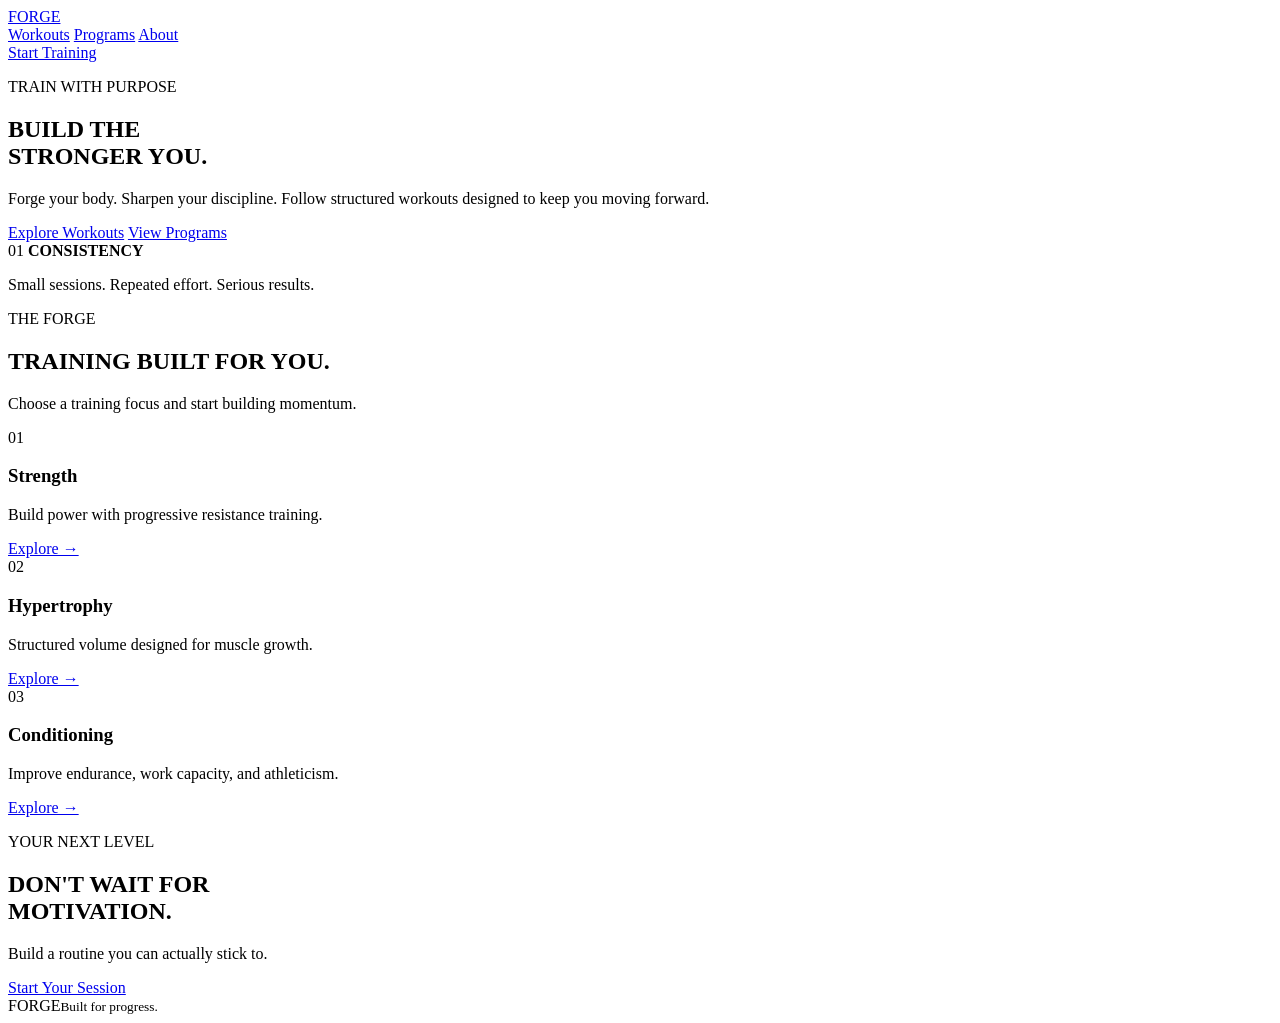
==== index.html @ 79962ac1 "feat: add Forge landing page" ====
<!doctype html>
<html lang="en">
  <head>
    <meta charset="UTF-8" />
    <meta name="viewport" content="width=device-width, initial-scale=1.0" />
    <meta name="description" content="Forge — build strength, discipline, and consistency." />
    <title>Forge — Fitness, Built Different</title>
    <link rel="stylesheet" href="styles.css" />
  </head>
  <body>
    <header class="site-header">
      <a class="brand" href="#">FORGE</a>
      <nav aria-label="Main navigation">
        <a href="#workouts">Workouts</a>
        <a href="#programs">Programs</a>
        <a href="#about">About</a>
      </nav>
      <a class="header-cta" href="#workouts">Start Training</a>
    </header>

    <main>
      <section class="hero" id="about">
        <div class="hero-copy">
          <p class="eyebrow">TRAIN WITH PURPOSE</p>
          <h1>BUILD THE<br /><span>STRONGER YOU.</span></h1>
          <p class="hero-text">Forge your body. Sharpen your discipline. Follow structured workouts designed to keep you moving forward.</p>
          <div class="hero-actions">
            <a class="button button-primary" href="#workouts">Explore Workouts</a>
            <a class="button button-secondary" href="#programs">View Programs</a>
          </div>
        </div>
        <div class="hero-stat" aria-label="Forge philosophy">
          <span>01</span>
          <strong>CONSISTENCY</strong>
          <p>Small sessions. Repeated effort. Serious results.</p>
        </div>
      </section>

      <section class="section" id="workouts">
        <div class="section-heading">
          <div>
            <p class="eyebrow">THE FORGE</p>
            <h2>TRAINING <span>BUILT FOR YOU.</span></h2>
          </div>
          <p>Choose a training focus and start building momentum.</p>
        </div>
        <div class="card-grid">
          <article class="training-card"><span>01</span><h3>Strength</h3><p>Build power with progressive resistance training.</p><a href="#">Explore →</a></article>
          <article class="training-card"><span>02</span><h3>Hypertrophy</h3><p>Structured volume designed for muscle growth.</p><a href="#">Explore →</a></article>
          <article class="training-card"><span>03</span><h3>Conditioning</h3><p>Improve endurance, work capacity, and athleticism.</p><a href="#">Explore →</a></article>
        </div>
      </section>

      <section class="program-banner" id="programs">
        <p class="eyebrow">YOUR NEXT LEVEL</p>
        <h2>DON'T WAIT FOR<br /><span>MOTIVATION.</span></h2>
        <p>Build a routine you can actually stick to.</p>
        <a class="button button-primary" href="#workouts">Start Your Session</a>
      </section>
    </main>

    <footer><span>FORGE</span><small>Built for progress.</small></footer>
  </body>
</html>
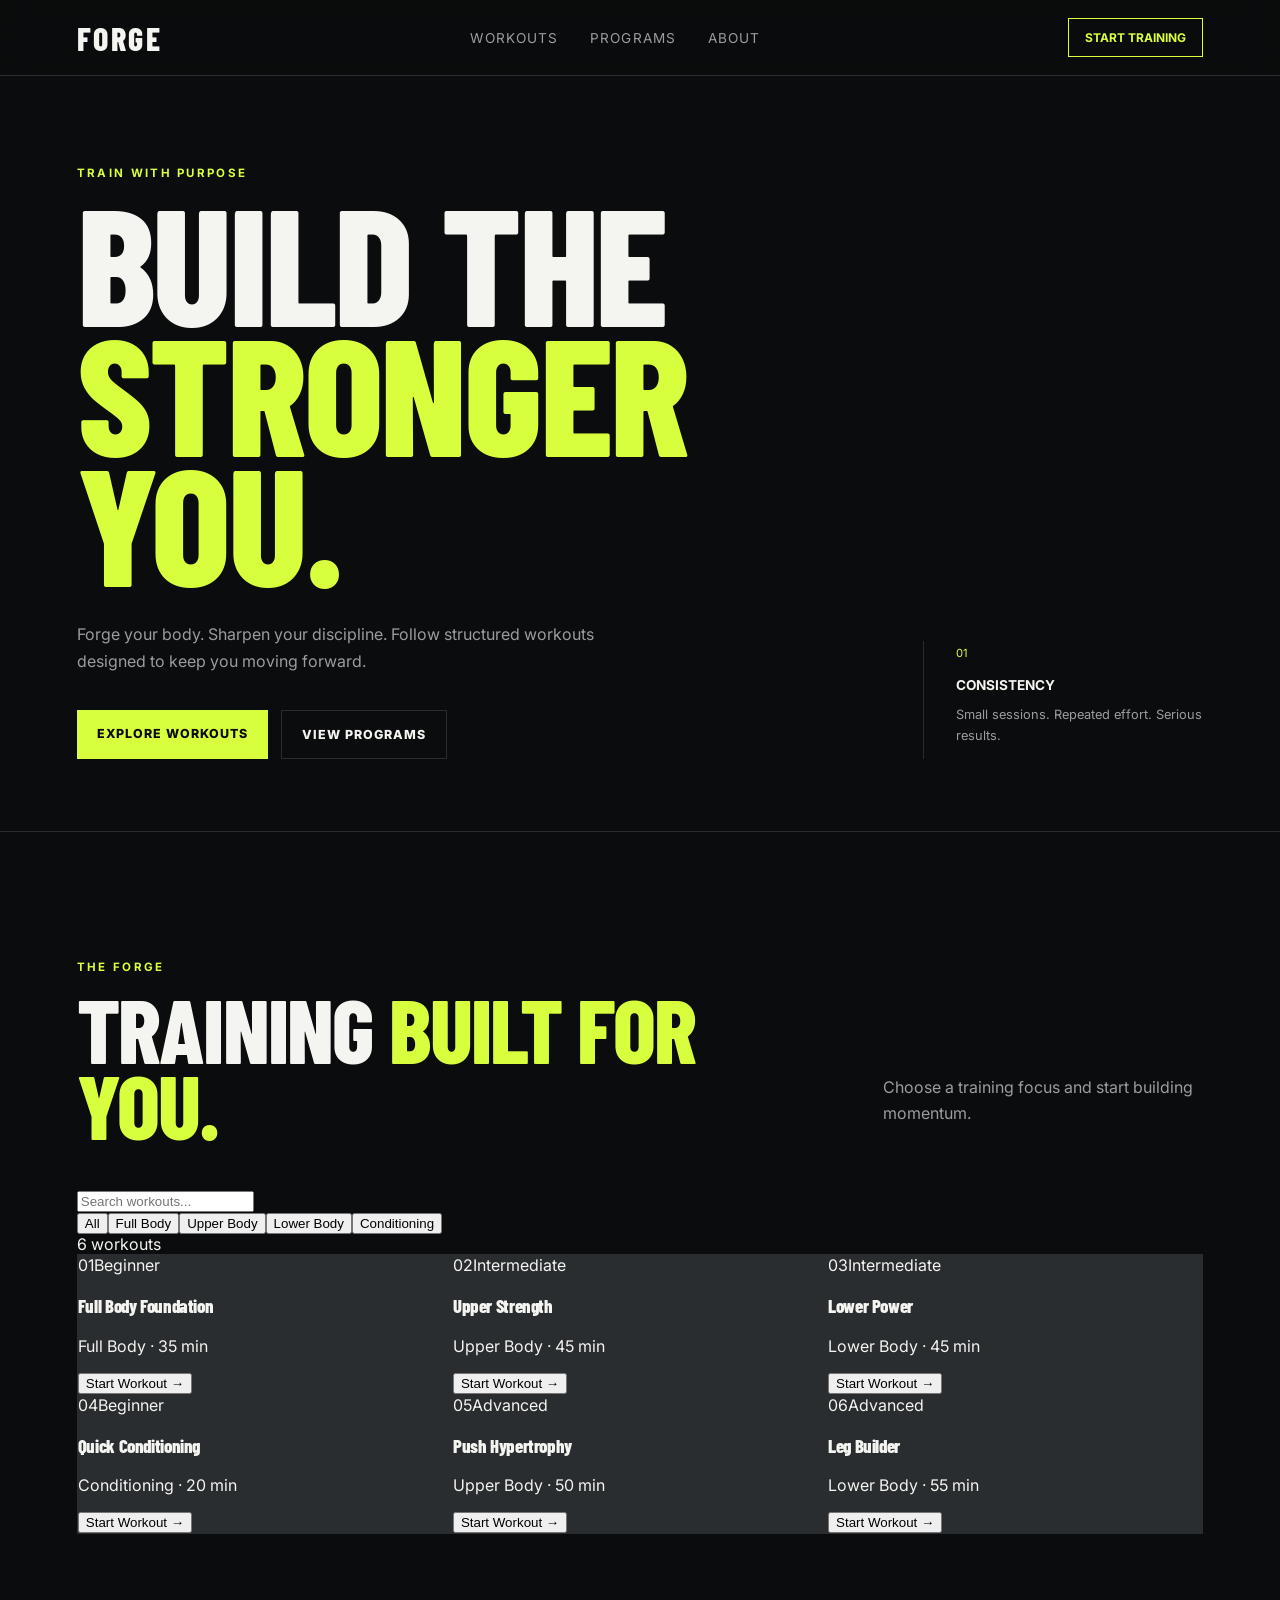
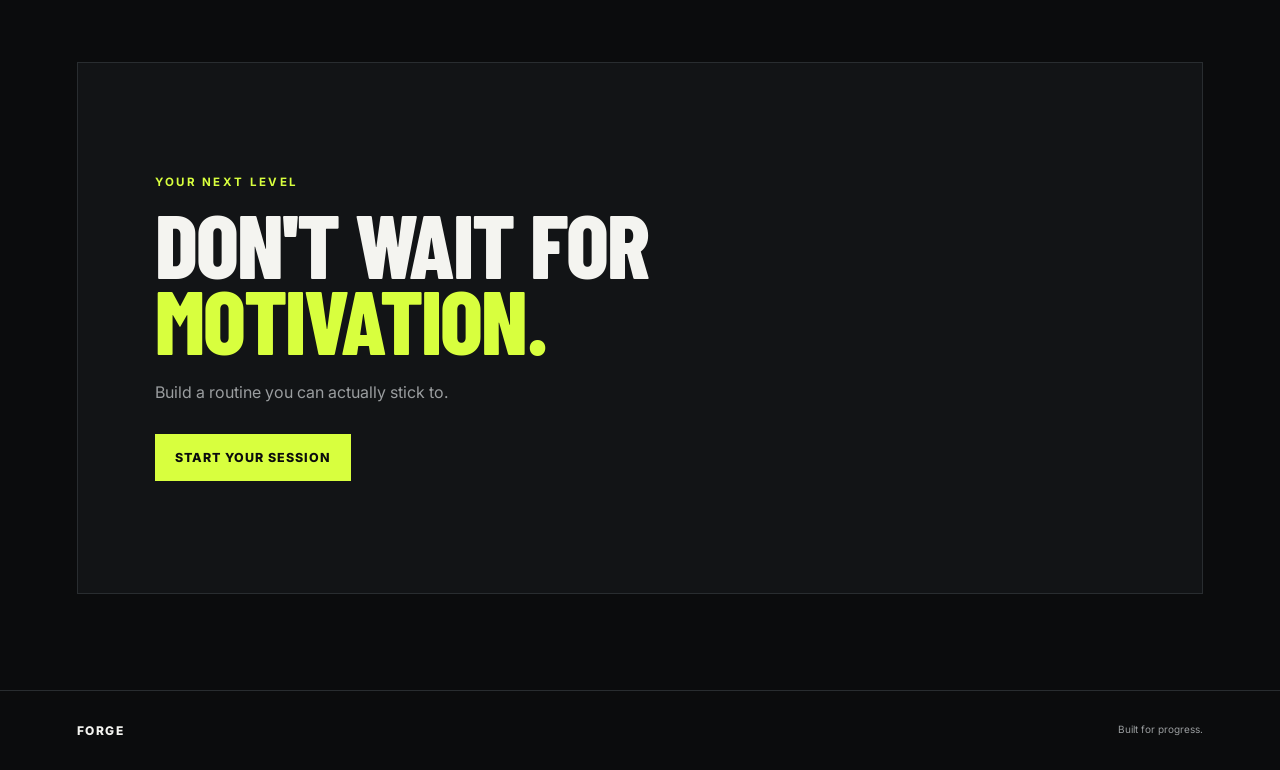
==== commit b8c6ed84: "feat: connect interactive workout explorer" ====
--- a/index.html
+++ b/index.html
@@ -1,64 +1,53 @@
 <!doctype html>
 <html lang="en">
-  <head>
-    <meta charset="UTF-8" />
-    <meta name="viewport" content="width=device-width, initial-scale=1.0" />
-    <meta name="description" content="Forge — build strength, discipline, and consistency." />
-    <title>Forge — Fitness, Built Different</title>
-    <link rel="stylesheet" href="styles.css" />
-  </head>
-  <body>
-    <header class="site-header">
-      <a class="brand" href="#">FORGE</a>
-      <nav aria-label="Main navigation">
-        <a href="#workouts">Workouts</a>
-        <a href="#programs">Programs</a>
-        <a href="#about">About</a>
-      </nav>
-      <a class="header-cta" href="#workouts">Start Training</a>
-    </header>
+<head>
+  <meta charset="UTF-8" />
+  <meta name="viewport" content="width=device-width, initial-scale=1.0" />
+  <meta name="description" content="Forge — build strength, discipline, and consistency." />
+  <title>Forge — Fitness, Built Different</title>
+  <link rel="stylesheet" href="styles.css" />
+</head>
+<body>
+  <header class="site-header">
+    <a class="brand" href="#">FORGE</a>
+    <nav aria-label="Main navigation">
+      <a href="#workouts">Workouts</a><a href="#programs">Programs</a><a href="#about">About</a>
+    </nav>
+    <a class="header-cta" href="#workouts">Start Training</a>
+  </header>
 
-    <main>
-      <section class="hero" id="about">
-        <div class="hero-copy">
-          <p class="eyebrow">TRAIN WITH PURPOSE</p>
-          <h1>BUILD THE<br /><span>STRONGER YOU.</span></h1>
-          <p class="hero-text">Forge your body. Sharpen your discipline. Follow structured workouts designed to keep you moving forward.</p>
-          <div class="hero-actions">
-            <a class="button button-primary" href="#workouts">Explore Workouts</a>
-            <a class="button button-secondary" href="#programs">View Programs</a>
-          </div>
+  <main>
+    <section class="hero" id="about">
+      <div class="hero-copy">
+        <p class="eyebrow">TRAIN WITH PURPOSE</p>
+        <h1>BUILD THE<br /><span>STRONGER YOU.</span></h1>
+        <p class="hero-text">Forge your body. Sharpen your discipline. Follow structured workouts designed to keep you moving forward.</p>
+        <div class="hero-actions"><a class="button button-primary" href="#workouts">Explore Workouts</a><a class="button button-secondary" href="#programs">View Programs</a></div>
+      </div>
+      <div class="hero-stat"><span>01</span><strong>CONSISTENCY</strong><p>Small sessions. Repeated effort. Serious results.</p></div>
+    </section>
+
+    <section class="section" id="workouts">
+      <div class="section-heading">
+        <div><p class="eyebrow">THE FORGE</p><h2>TRAINING <span>BUILT FOR YOU.</span></h2></div>
+        <p>Choose a training focus and start building momentum.</p>
+      </div>
+      <div class="workout-controls">
+        <input id="workout-search" type="search" placeholder="Search workouts..." aria-label="Search workouts" />
+        <div class="filter-list" aria-label="Workout filters">
+          <button class="filter active" data-filter="All">All</button><button class="filter" data-filter="Full Body">Full Body</button><button class="filter" data-filter="Upper Body">Upper Body</button><button class="filter" data-filter="Lower Body">Lower Body</button><button class="filter" data-filter="Conditioning">Conditioning</button>
         </div>
-        <div class="hero-stat" aria-label="Forge philosophy">
-          <span>01</span>
-          <strong>CONSISTENCY</strong>
-          <p>Small sessions. Repeated effort. Serious results.</p>
-        </div>
-      </section>
+      </div>
+      <div class="workout-meta"><span id="workout-count">6 workouts</span></div>
+      <div class="card-grid" id="workout-grid"></div>
+    </section>
 
-      <section class="section" id="workouts">
-        <div class="section-heading">
-          <div>
-            <p class="eyebrow">THE FORGE</p>
-            <h2>TRAINING <span>BUILT FOR YOU.</span></h2>
-          </div>
-          <p>Choose a training focus and start building momentum.</p>
-        </div>
-        <div class="card-grid">
-          <article class="training-card"><span>01</span><h3>Strength</h3><p>Build power with progressive resistance training.</p><a href="#">Explore →</a></article>
-          <article class="training-card"><span>02</span><h3>Hypertrophy</h3><p>Structured volume designed for muscle growth.</p><a href="#">Explore →</a></article>
-          <article class="training-card"><span>03</span><h3>Conditioning</h3><p>Improve endurance, work capacity, and athleticism.</p><a href="#">Explore →</a></article>
-        </div>
-      </section>
-
-      <section class="program-banner" id="programs">
-        <p class="eyebrow">YOUR NEXT LEVEL</p>
-        <h2>DON'T WAIT FOR<br /><span>MOTIVATION.</span></h2>
-        <p>Build a routine you can actually stick to.</p>
-        <a class="button button-primary" href="#workouts">Start Your Session</a>
-      </section>
-    </main>
-
-    <footer><span>FORGE</span><small>Built for progress.</small></footer>
-  </body>
+    <section class="program-banner" id="programs">
+      <p class="eyebrow">YOUR NEXT LEVEL</p><h2>DON'T WAIT FOR<br /><span>MOTIVATION.</span></h2>
+      <p>Build a routine you can actually stick to.</p><a class="button button-primary" href="#workouts">Start Your Session</a>
+    </section>
+  </main>
+  <footer><span>FORGE</span><small>Built for progress.</small></footer>
+  <script src="app.js"></script>
+</body>
 </html>
--- a/styles.css
+++ b/styles.css
@@ -0,0 +1,69 @@
+@import url('https://fonts.googleapis.com/css2?family=Barlow+Condensed:wght@500;600;700;800&family=Inter:wght@400;500;600;700&display=swap');
+
+:root {
+  --bg: #0b0c0d;
+  --surface: #121416;
+  --line: #292d30;
+  --text: #f4f4f0;
+  --muted: #9a9d9f;
+  --accent: #d8ff3e;
+}
+
+* { box-sizing: border-box; }
+html { scroll-behavior: smooth; }
+body { margin: 0; background: var(--bg); color: var(--text); font-family: Inter, sans-serif; }
+a { color: inherit; text-decoration: none; }
+
+.site-header {
+  min-height: 76px; padding: 0 6vw; display: flex; align-items: center; justify-content: space-between;
+  border-bottom: 1px solid var(--line); position: sticky; top: 0; z-index: 10; background: rgba(11,12,13,.92); backdrop-filter: blur(14px);
+}
+.brand, h1, h2, h3 { font-family: 'Barlow Condensed', sans-serif; font-weight: 800; letter-spacing: -.02em; }
+.brand { font-size: 2rem; letter-spacing: .08em; }
+nav { display: flex; gap: 2rem; color: var(--muted); font-size: .85rem; text-transform: uppercase; letter-spacing: .08em; }
+nav a:hover, .training-card a:hover { color: var(--accent); }
+.header-cta { border: 1px solid var(--accent); color: var(--accent); padding: .7rem 1rem; font-size: .75rem; font-weight: 700; text-transform: uppercase; }
+
+.hero { min-height: 78vh; padding: 10vh 6vw 8vh; display: grid; grid-template-columns: 1fr 280px; align-items: end; border-bottom: 1px solid var(--line); }
+.eyebrow { margin: 0 0 1rem; color: var(--accent); font-size: .72rem; font-weight: 700; letter-spacing: .2em; }
+h1 { margin: 0; font-size: clamp(5rem, 13vw, 11rem); line-height: .78; }
+h1 span, h2 span { color: var(--accent); }
+.hero-text { max-width: 560px; margin: 2.2rem 0; color: var(--muted); line-height: 1.7; }
+.hero-actions { display: flex; gap: .8rem; flex-wrap: wrap; }
+.button { display: inline-block; padding: 1rem 1.25rem; font-size: .78rem; font-weight: 800; text-transform: uppercase; letter-spacing: .08em; }
+.button-primary { background: var(--accent); color: #0b0c0d; }
+.button-secondary { border: 1px solid var(--line); }
+.hero-stat { border-left: 1px solid var(--line); padding-left: 2rem; }
+.hero-stat span, .training-card span { color: var(--accent); font-size: .7rem; }
+.hero-stat strong { display: block; margin: 1rem 0 .5rem; font-size: .85rem; }
+.hero-stat p { color: var(--muted); font-size: .8rem; line-height: 1.6; }
+
+.section { padding: 8rem 6vw; }
+.section-heading { display: flex; justify-content: space-between; gap: 2rem; align-items: end; margin-bottom: 3rem; }
+h2 { margin: 0; font-size: clamp(3rem, 7vw, 6rem); line-height: .85; }
+.section-heading > p { max-width: 320px; color: var(--muted); line-height: 1.6; }
+.card-grid { display: grid; grid-template-columns: repeat(3, 1fr); gap: 1px; background: var(--line); border: 1px solid var(--line); }
+.training-card { background: var(--surface); padding: 2.2rem; min-height: 300px; display: flex; flex-direction: column; }
+.training-card h3 { font-size: 3rem; margin: auto 0 .8rem; }
+.training-card p { color: var(--muted); line-height: 1.6; margin: 0 0 2rem; }
+.training-card a { color: var(--text); font-size: .75rem; font-weight: 700; text-transform: uppercase; letter-spacing: .1em; }
+
+.program-banner { margin: 0 6vw 6rem; padding: 7rem 6vw; background: var(--surface); border: 1px solid var(--line); }
+.program-banner h2 { margin-bottom: 1.5rem; }
+.program-banner > p:not(.eyebrow) { color: var(--muted); margin-bottom: 2rem; }
+footer { border-top: 1px solid var(--line); padding: 2rem 6vw; display: flex; justify-content: space-between; color: var(--muted); font-size: .75rem; }
+footer span { color: var(--text); font-weight: 800; letter-spacing: .12em; }
+
+@media (max-width: 760px) {
+  .site-header { padding: 0 5vw; }
+  nav { display: none; }
+  .hero { min-height: auto; padding: 8rem 5vw 5rem; grid-template-columns: 1fr; }
+  h1 { font-size: clamp(4.5rem, 21vw, 7rem); }
+  .hero-stat { margin-top: 4rem; border-left: 0; border-top: 1px solid var(--line); padding: 1.5rem 0 0; }
+  .section { padding: 5rem 5vw; }
+  .section-heading { display: block; }
+  .section-heading > p { margin-top: 2rem; }
+  .card-grid { grid-template-columns: 1fr; }
+  .program-banner { margin: 0 5vw 4rem; padding: 5rem 2rem; }
+  footer { padding: 2rem 5vw; }
+}
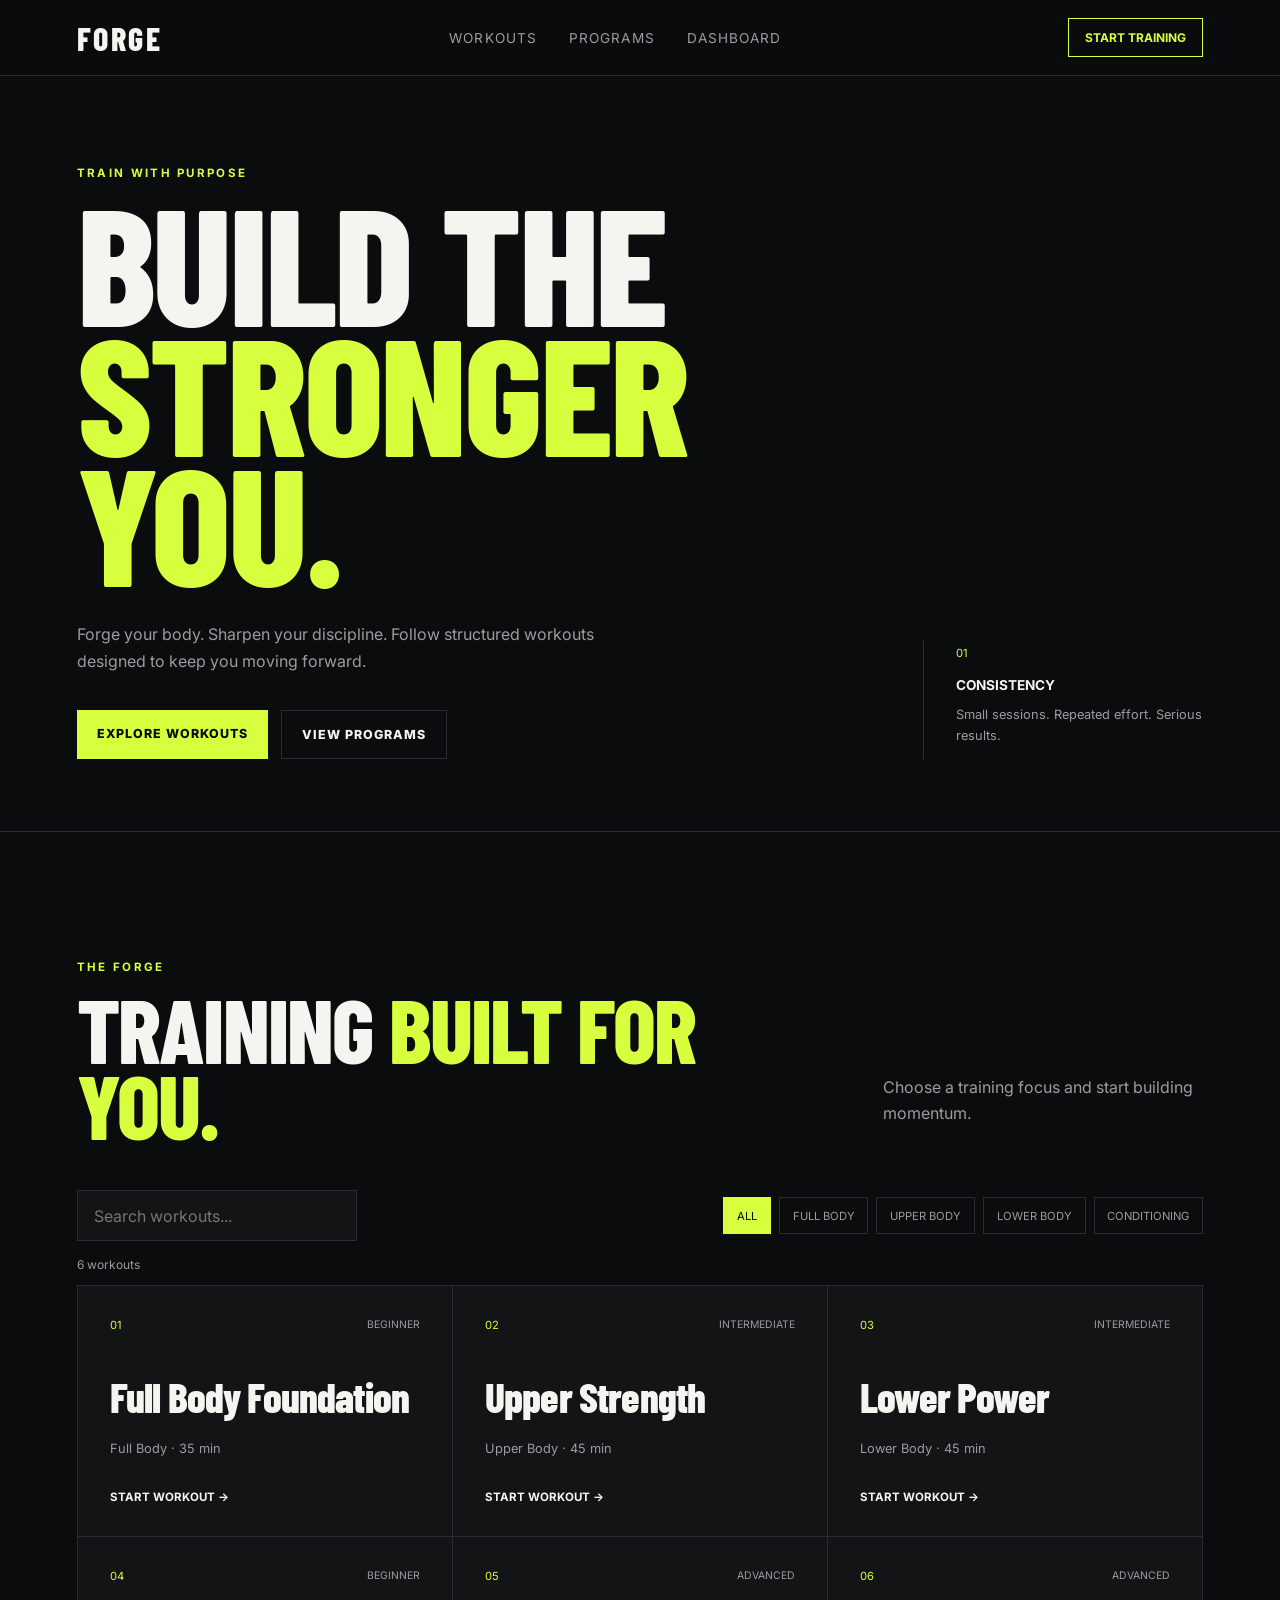
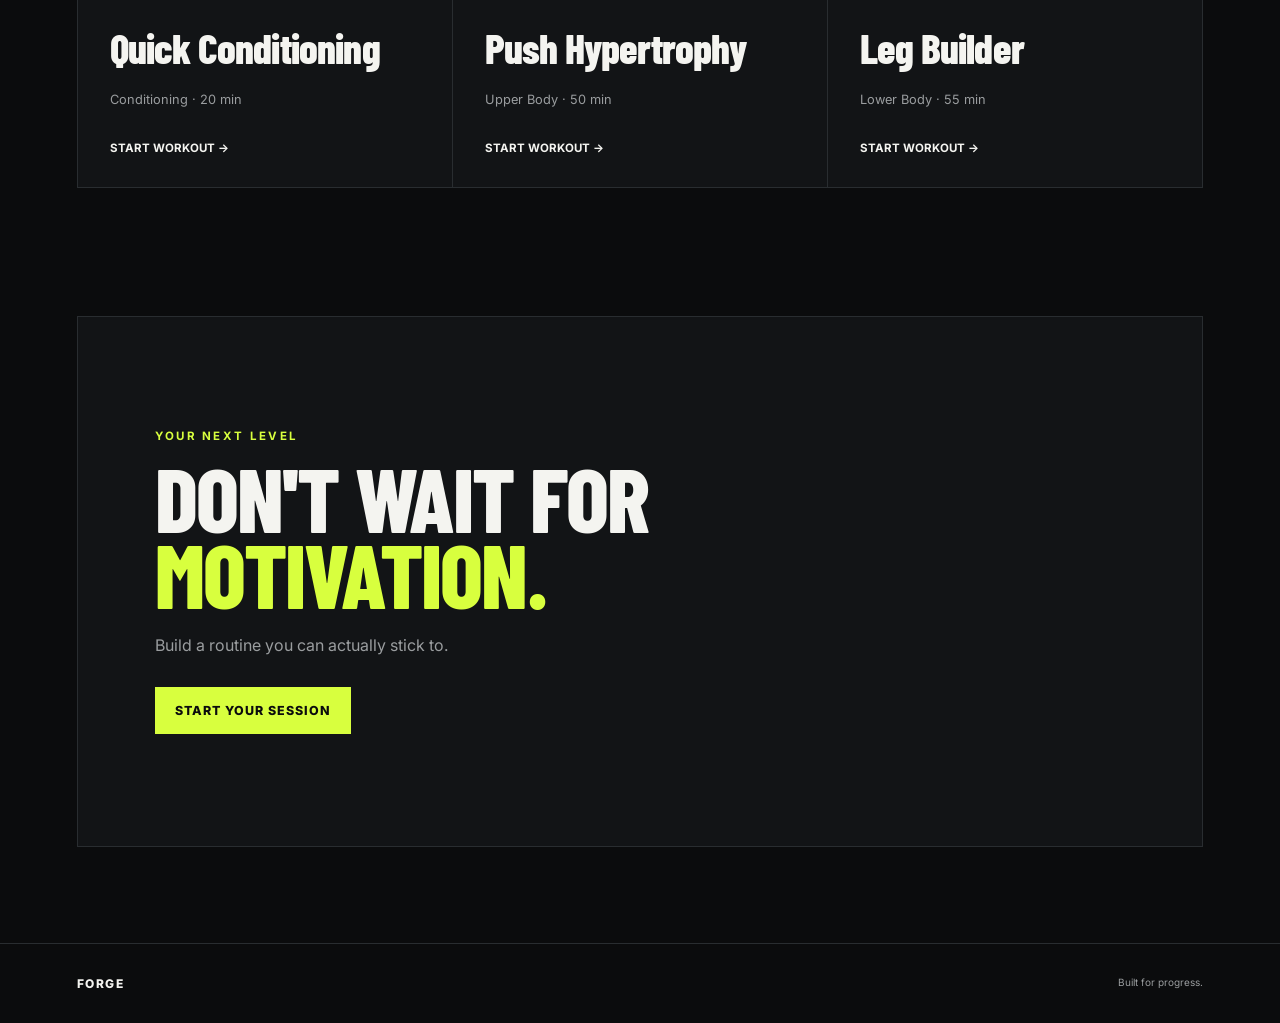
==== commit 87f8b005: "feat: connect Forge dashboard navigation" ====
--- a/index.html
+++ b/index.html
@@ -1,53 +1 @@
-<!doctype html>
-<html lang="en">
-<head>
-  <meta charset="UTF-8" />
-  <meta name="viewport" content="width=device-width, initial-scale=1.0" />
-  <meta name="description" content="Forge — build strength, discipline, and consistency." />
-  <title>Forge — Fitness, Built Different</title>
-  <link rel="stylesheet" href="styles.css" />
-</head>
-<body>
-  <header class="site-header">
-    <a class="brand" href="#">FORGE</a>
-    <nav aria-label="Main navigation">
-      <a href="#workouts">Workouts</a><a href="#programs">Programs</a><a href="#about">About</a>
-    </nav>
-    <a class="header-cta" href="#workouts">Start Training</a>
-  </header>
-
-  <main>
-    <section class="hero" id="about">
-      <div class="hero-copy">
-        <p class="eyebrow">TRAIN WITH PURPOSE</p>
-        <h1>BUILD THE<br /><span>STRONGER YOU.</span></h1>
-        <p class="hero-text">Forge your body. Sharpen your discipline. Follow structured workouts designed to keep you moving forward.</p>
-        <div class="hero-actions"><a class="button button-primary" href="#workouts">Explore Workouts</a><a class="button button-secondary" href="#programs">View Programs</a></div>
-      </div>
-      <div class="hero-stat"><span>01</span><strong>CONSISTENCY</strong><p>Small sessions. Repeated effort. Serious results.</p></div>
-    </section>
-
-    <section class="section" id="workouts">
-      <div class="section-heading">
-        <div><p class="eyebrow">THE FORGE</p><h2>TRAINING <span>BUILT FOR YOU.</span></h2></div>
-        <p>Choose a training focus and start building momentum.</p>
-      </div>
-      <div class="workout-controls">
-        <input id="workout-search" type="search" placeholder="Search workouts..." aria-label="Search workouts" />
-        <div class="filter-list" aria-label="Workout filters">
-          <button class="filter active" data-filter="All">All</button><button class="filter" data-filter="Full Body">Full Body</button><button class="filter" data-filter="Upper Body">Upper Body</button><button class="filter" data-filter="Lower Body">Lower Body</button><button class="filter" data-filter="Conditioning">Conditioning</button>
-        </div>
-      </div>
-      <div class="workout-meta"><span id="workout-count">6 workouts</span></div>
-      <div class="card-grid" id="workout-grid"></div>
-    </section>
-
-    <section class="program-banner" id="programs">
-      <p class="eyebrow">YOUR NEXT LEVEL</p><h2>DON'T WAIT FOR<br /><span>MOTIVATION.</span></h2>
-      <p>Build a routine you can actually stick to.</p><a class="button button-primary" href="#workouts">Start Your Session</a>
-    </section>
-  </main>
-  <footer><span>FORGE</span><small>Built for progress.</small></footer>
-  <script src="app.js"></script>
-</body>
-</html>
+<!doctype html><html lang="en"><head><meta charset="UTF-8"/><meta name="viewport" content="width=device-width,initial-scale=1.0"/><meta name="description" content="Forge — build strength, discipline, and consistency."/><title>Forge — Fitness, Built Different</title><link rel="stylesheet" href="styles.css"/></head><body><header class="site-header"><a class="brand" href="#">FORGE</a><nav aria-label="Main navigation"><a href="#workouts">Workouts</a><a href="#programs">Programs</a><a href="dashboard.html">Dashboard</a></nav><a class="header-cta" href="#workouts">Start Training</a></header><main><section class="hero" id="about"><div class="hero-copy"><p class="eyebrow">TRAIN WITH PURPOSE</p><h1>BUILD THE<br/><span>STRONGER YOU.</span></h1><p class="hero-text">Forge your body. Sharpen your discipline. Follow structured workouts designed to keep you moving forward.</p><div class="hero-actions"><a class="button button-primary" href="#workouts">Explore Workouts</a><a class="button button-secondary" href="#programs">View Programs</a></div></div><div class="hero-stat"><span>01</span><strong>CONSISTENCY</strong><p>Small sessions. Repeated effort. Serious results.</p></div></section><section class="section" id="workouts"><div class="section-heading"><div><p class="eyebrow">THE FORGE</p><h2>TRAINING <span>BUILT FOR YOU.</span></h2></div><p>Choose a training focus and start building momentum.</p></div><div class="workout-controls"><input id="workout-search" type="search" placeholder="Search workouts..." aria-label="Search workouts"/><div class="filter-list"><button class="filter active" data-filter="All">All</button><button class="filter" data-filter="Full Body">Full Body</button><button class="filter" data-filter="Upper Body">Upper Body</button><button class="filter" data-filter="Lower Body">Lower Body</button><button class="filter" data-filter="Conditioning">Conditioning</button></div></div><div class="workout-meta"><span id="workout-count">6 workouts</span></div><div class="card-grid" id="workout-grid"></div></section><section class="program-banner" id="programs"><p class="eyebrow">YOUR NEXT LEVEL</p><h2>DON'T WAIT FOR<br/><span>MOTIVATION.</span></h2><p>Build a routine you can actually stick to.</p><a class="button button-primary" href="#workouts">Start Your Session</a></section></main><footer><span>FORGE</span><small>Built for progress.</small></footer><script src="app.js"></script></body></html>
--- a/styles.css
+++ b/styles.css
@@ -1,69 +1 @@
-@import url('https://fonts.googleapis.com/css2?family=Barlow+Condensed:wght@500;600;700;800&family=Inter:wght@400;500;600;700&display=swap');
-
-:root {
-  --bg: #0b0c0d;
-  --surface: #121416;
-  --line: #292d30;
-  --text: #f4f4f0;
-  --muted: #9a9d9f;
-  --accent: #d8ff3e;
-}
-
-* { box-sizing: border-box; }
-html { scroll-behavior: smooth; }
-body { margin: 0; background: var(--bg); color: var(--text); font-family: Inter, sans-serif; }
-a { color: inherit; text-decoration: none; }
-
-.site-header {
-  min-height: 76px; padding: 0 6vw; display: flex; align-items: center; justify-content: space-between;
-  border-bottom: 1px solid var(--line); position: sticky; top: 0; z-index: 10; background: rgba(11,12,13,.92); backdrop-filter: blur(14px);
-}
-.brand, h1, h2, h3 { font-family: 'Barlow Condensed', sans-serif; font-weight: 800; letter-spacing: -.02em; }
-.brand { font-size: 2rem; letter-spacing: .08em; }
-nav { display: flex; gap: 2rem; color: var(--muted); font-size: .85rem; text-transform: uppercase; letter-spacing: .08em; }
-nav a:hover, .training-card a:hover { color: var(--accent); }
-.header-cta { border: 1px solid var(--accent); color: var(--accent); padding: .7rem 1rem; font-size: .75rem; font-weight: 700; text-transform: uppercase; }
-
-.hero { min-height: 78vh; padding: 10vh 6vw 8vh; display: grid; grid-template-columns: 1fr 280px; align-items: end; border-bottom: 1px solid var(--line); }
-.eyebrow { margin: 0 0 1rem; color: var(--accent); font-size: .72rem; font-weight: 700; letter-spacing: .2em; }
-h1 { margin: 0; font-size: clamp(5rem, 13vw, 11rem); line-height: .78; }
-h1 span, h2 span { color: var(--accent); }
-.hero-text { max-width: 560px; margin: 2.2rem 0; color: var(--muted); line-height: 1.7; }
-.hero-actions { display: flex; gap: .8rem; flex-wrap: wrap; }
-.button { display: inline-block; padding: 1rem 1.25rem; font-size: .78rem; font-weight: 800; text-transform: uppercase; letter-spacing: .08em; }
-.button-primary { background: var(--accent); color: #0b0c0d; }
-.button-secondary { border: 1px solid var(--line); }
-.hero-stat { border-left: 1px solid var(--line); padding-left: 2rem; }
-.hero-stat span, .training-card span { color: var(--accent); font-size: .7rem; }
-.hero-stat strong { display: block; margin: 1rem 0 .5rem; font-size: .85rem; }
-.hero-stat p { color: var(--muted); font-size: .8rem; line-height: 1.6; }
-
-.section { padding: 8rem 6vw; }
-.section-heading { display: flex; justify-content: space-between; gap: 2rem; align-items: end; margin-bottom: 3rem; }
-h2 { margin: 0; font-size: clamp(3rem, 7vw, 6rem); line-height: .85; }
-.section-heading > p { max-width: 320px; color: var(--muted); line-height: 1.6; }
-.card-grid { display: grid; grid-template-columns: repeat(3, 1fr); gap: 1px; background: var(--line); border: 1px solid var(--line); }
-.training-card { background: var(--surface); padding: 2.2rem; min-height: 300px; display: flex; flex-direction: column; }
-.training-card h3 { font-size: 3rem; margin: auto 0 .8rem; }
-.training-card p { color: var(--muted); line-height: 1.6; margin: 0 0 2rem; }
-.training-card a { color: var(--text); font-size: .75rem; font-weight: 700; text-transform: uppercase; letter-spacing: .1em; }
-
-.program-banner { margin: 0 6vw 6rem; padding: 7rem 6vw; background: var(--surface); border: 1px solid var(--line); }
-.program-banner h2 { margin-bottom: 1.5rem; }
-.program-banner > p:not(.eyebrow) { color: var(--muted); margin-bottom: 2rem; }
-footer { border-top: 1px solid var(--line); padding: 2rem 6vw; display: flex; justify-content: space-between; color: var(--muted); font-size: .75rem; }
-footer span { color: var(--text); font-weight: 800; letter-spacing: .12em; }
-
-@media (max-width: 760px) {
-  .site-header { padding: 0 5vw; }
-  nav { display: none; }
-  .hero { min-height: auto; padding: 8rem 5vw 5rem; grid-template-columns: 1fr; }
-  h1 { font-size: clamp(4.5rem, 21vw, 7rem); }
-  .hero-stat { margin-top: 4rem; border-left: 0; border-top: 1px solid var(--line); padding: 1.5rem 0 0; }
-  .section { padding: 5rem 5vw; }
-  .section-heading { display: block; }
-  .section-heading > p { margin-top: 2rem; }
-  .card-grid { grid-template-columns: 1fr; }
-  .program-banner { margin: 0 5vw 4rem; padding: 5rem 2rem; }
-  footer { padding: 2rem 5vw; }
-}
+@import url('https://fonts.googleapis.com/css2?family=Barlow+Condensed:wght@500;600;700;800&family=Inter:wght@400;500;600;700&display=swap');:root{--bg:#0b0c0d;--surface:#121416;--line:#292d30;--text:#f4f4f0;--muted:#9a9d9f;--accent:#d8ff3e}*{box-sizing:border-box}html{scroll-behavior:smooth}body{margin:0;background:var(--bg);color:var(--text);font-family:Inter,sans-serif}a{color:inherit;text-decoration:none}button,input{font:inherit}.site-header{min-height:76px;padding:0 6vw;display:flex;align-items:center;justify-content:space-between;border-bottom:1px solid var(--line);position:sticky;top:0;z-index:10;background:rgba(11,12,13,.92);backdrop-filter:blur(14px)}.brand,h1,h2,h3{font-family:'Barlow Condensed',sans-serif;font-weight:800;letter-spacing:-.02em}.brand{font-size:2rem;letter-spacing:.08em}nav{display:flex;gap:2rem;color:var(--muted);font-size:.85rem;text-transform:uppercase;letter-spacing:.08em}nav a:hover{color:var(--accent)}.header-cta{border:1px solid var(--accent);color:var(--accent);padding:.7rem 1rem;font-size:.75rem;font-weight:700;text-transform:uppercase}.hero{min-height:78vh;padding:10vh 6vw 8vh;display:grid;grid-template-columns:1fr 280px;align-items:end;border-bottom:1px solid var(--line)}.eyebrow{margin:0 0 1rem;color:var(--accent);font-size:.72rem;font-weight:700;letter-spacing:.2em}h1{margin:0;font-size:clamp(5rem,13vw,11rem);line-height:.78}h1 span,h2 span{color:var(--accent)}.hero-text{max-width:560px;margin:2.2rem 0;color:var(--muted);line-height:1.7}.hero-actions{display:flex;gap:.8rem;flex-wrap:wrap}.button{display:inline-block;padding:1rem 1.25rem;font-size:.78rem;font-weight:800;text-transform:uppercase;letter-spacing:.08em;cursor:pointer}.button-primary{background:var(--accent);color:#0b0c0d}.button-secondary{border:1px solid var(--line);background:transparent;color:var(--text)}.hero-stat{border-left:1px solid var(--line);padding-left:2rem}.hero-stat span,.workout-card .workout-top span:first-child{color:var(--accent);font-size:.7rem}.hero-stat strong{display:block;margin:1rem 0 .5rem;font-size:.85rem}.hero-stat p{color:var(--muted);font-size:.8rem;line-height:1.6}.section{padding:8rem 6vw}.section-heading{display:flex;justify-content:space-between;gap:2rem;align-items:end;margin-bottom:3rem}h2{margin:0;font-size:clamp(3rem,7vw,6rem);line-height:.85}.section-heading>p{max-width:320px;color:var(--muted);line-height:1.6}.workout-controls{display:flex;gap:1rem;justify-content:space-between;align-items:center;margin-bottom:1rem}#workout-search{width:280px;background:var(--surface);border:1px solid var(--line);color:var(--text);padding:.9rem 1rem;outline:none}.filter-list{display:flex;gap:.5rem;flex-wrap:wrap}.filter{border:1px solid var(--line);background:transparent;color:var(--muted);padding:.65rem .8rem;font-size:.7rem;text-transform:uppercase;cursor:pointer}.filter.active,.filter:hover{background:var(--accent);border-color:var(--accent);color:#0b0c0d}.workout-meta{color:var(--muted);font-size:.75rem;margin:0 0 .8rem}.card-grid{display:grid;grid-template-columns:repeat(3,1fr);gap:1px;background:var(--line);border:1px solid var(--line)}.workout-card{background:var(--surface);padding:2rem;min-height:250px;display:flex;flex-direction:column}.workout-top{display:flex;justify-content:space-between}.workout-top span:first-child{color:var(--accent);font-size:.7rem}.workout-top span:last-child{color:var(--muted);font-size:.65rem;text-transform:uppercase}.workout-card h3{font-size:2.6rem;margin:auto 0 .5rem}.workout-card p{color:var(--muted);font-size:.8rem}.start-workout{align-self:flex-start;margin-top:1.3rem;color:var(--text);font-size:.72rem;font-weight:700;text-transform:uppercase}.start-workout:hover{color:var(--accent)}.empty-state{grid-column:1/-1;padding:3rem;color:var(--muted)}.program-banner{margin:0 6vw 6rem;padding:7rem 6vw;background:var(--surface);border:1px solid var(--line)}.program-banner h2{margin-bottom:1.5rem}.program-banner>p:not(.eyebrow){color:var(--muted);margin-bottom:2rem}footer{border-top:1px solid var(--line);padding:2rem 6vw;display:flex;justify-content:space-between;color:var(--muted);font-size:.75rem}footer span{color:var(--text);font-weight:800;letter-spacing:.12em}.session-page,.dashboard-page{max-width:1100px;margin:auto;padding:8rem 5vw}.session-header,.dashboard-heading{margin-bottom:4rem}.session-panel{border:1px solid var(--line);background:var(--surface);padding:2rem}.session-progress{margin-bottom:2rem}.session-progress>div:first-child{margin-bottom:.7rem}.session-progress span{color:var(--muted);font-size:.8rem}.progress-track{height:6px;background:var(--line);overflow:hidden}.progress-track #progress-bar{height:100%;width:0;background:var(--accent);transition:width .25s}.exercise-card{display:grid;grid-template-columns:50px 1fr auto;gap:1rem;align-items:center;padding:1.5rem 0;border-top:1px solid var(--line)}.exercise-number{color:var(--accent);font-size:.7rem}.exercise-info h2{font-size:2rem;line-height:1;margin:0 0 .4rem}.exercise-info p{margin:0;color:var(--muted);font-size:.75rem}.complete-btn{border:1px solid var(--line);background:transparent;color:var(--text);padding:.7rem .9rem;font-size:.7rem;font-weight:700;text-transform:uppercase;cursor:pointer}.completed .complete-btn{background:var(--accent);border-color:var(--accent);color:#0b0c0d}.completed .exercise-info h2{text-decoration:line-through;opacity:.55}.rest-notice{padding:.8rem 1rem;margin-bottom:1rem;background:#1b1e20;color:var(--accent);font-size:.72rem;font-weight:700}.session-actions{display:flex;justify-content:flex-end;gap:.7rem;margin-top:2rem;padding-top:1.5rem;border-top:1px solid var(--line)}.stats-grid{display:grid;grid-template-columns:repeat(4,1fr);gap:1px;background:var(--line);border:1px solid var(--line);margin-bottom:6rem}.stats-grid article{background:var(--surface);padding:2rem}.stats-grid span{color:var(--muted);font-size:.65rem;letter-spacing:.12em}.stats-grid strong{display:block;font-family:'Barlow Condensed';font-size:3.5rem;margin-top:1rem}.history-list{border:1px solid var(--line);background:var(--surface)}.history-item{display:flex;justify-content:space-between;align-items:center;gap:1rem;padding:1.5rem 2rem;border-bottom:1px solid var(--line)}.history-item:last-child{border-bottom:0}.history-item strong{font-family:'Barlow Condensed';font-size:1.5rem}.history-item p{margin:.4rem 0 0;color:var(--muted);font-size:.72rem}.history-item>span{color:var(--accent);font-size:.65rem;font-weight:700}@media(max-width:760px){.site-header{padding:0 5vw}nav{display:none}.hero{min-height:auto;padding:8rem 5vw 5rem;grid-template-columns:1fr}h1{font-size:clamp(4.5rem,21vw,7rem)}.hero-stat{margin-top:4rem;border-left:0;border-top:1px solid var(--line);padding:1.5rem 0 0}.section{padding:5rem 5vw}.section-heading{display:block}.section-heading>p{margin-top:2rem}.workout-controls{display:block}#workout-search{width:100%;margin-bottom:1rem}.card-grid{grid-template-columns:1fr}.program-banner{margin:0 5vw 4rem;padding:5rem 2rem}.session-page,.dashboard-page{padding:5rem 5vw}.exercise-card{grid-template-columns:35px 1fr}.complete-btn{grid-column:2;justify-self:start}.session-actions{justify-content:stretch}.session-actions .button{flex:1;text-align:center}.stats-grid{grid-template-columns:1fr 1fr;margin-bottom:4rem}.stats-grid strong{font-size:2.8rem}.history-item{display:block}.history-item>span{display:block;margin-top:1rem}footer{padding:2rem 5vw}}
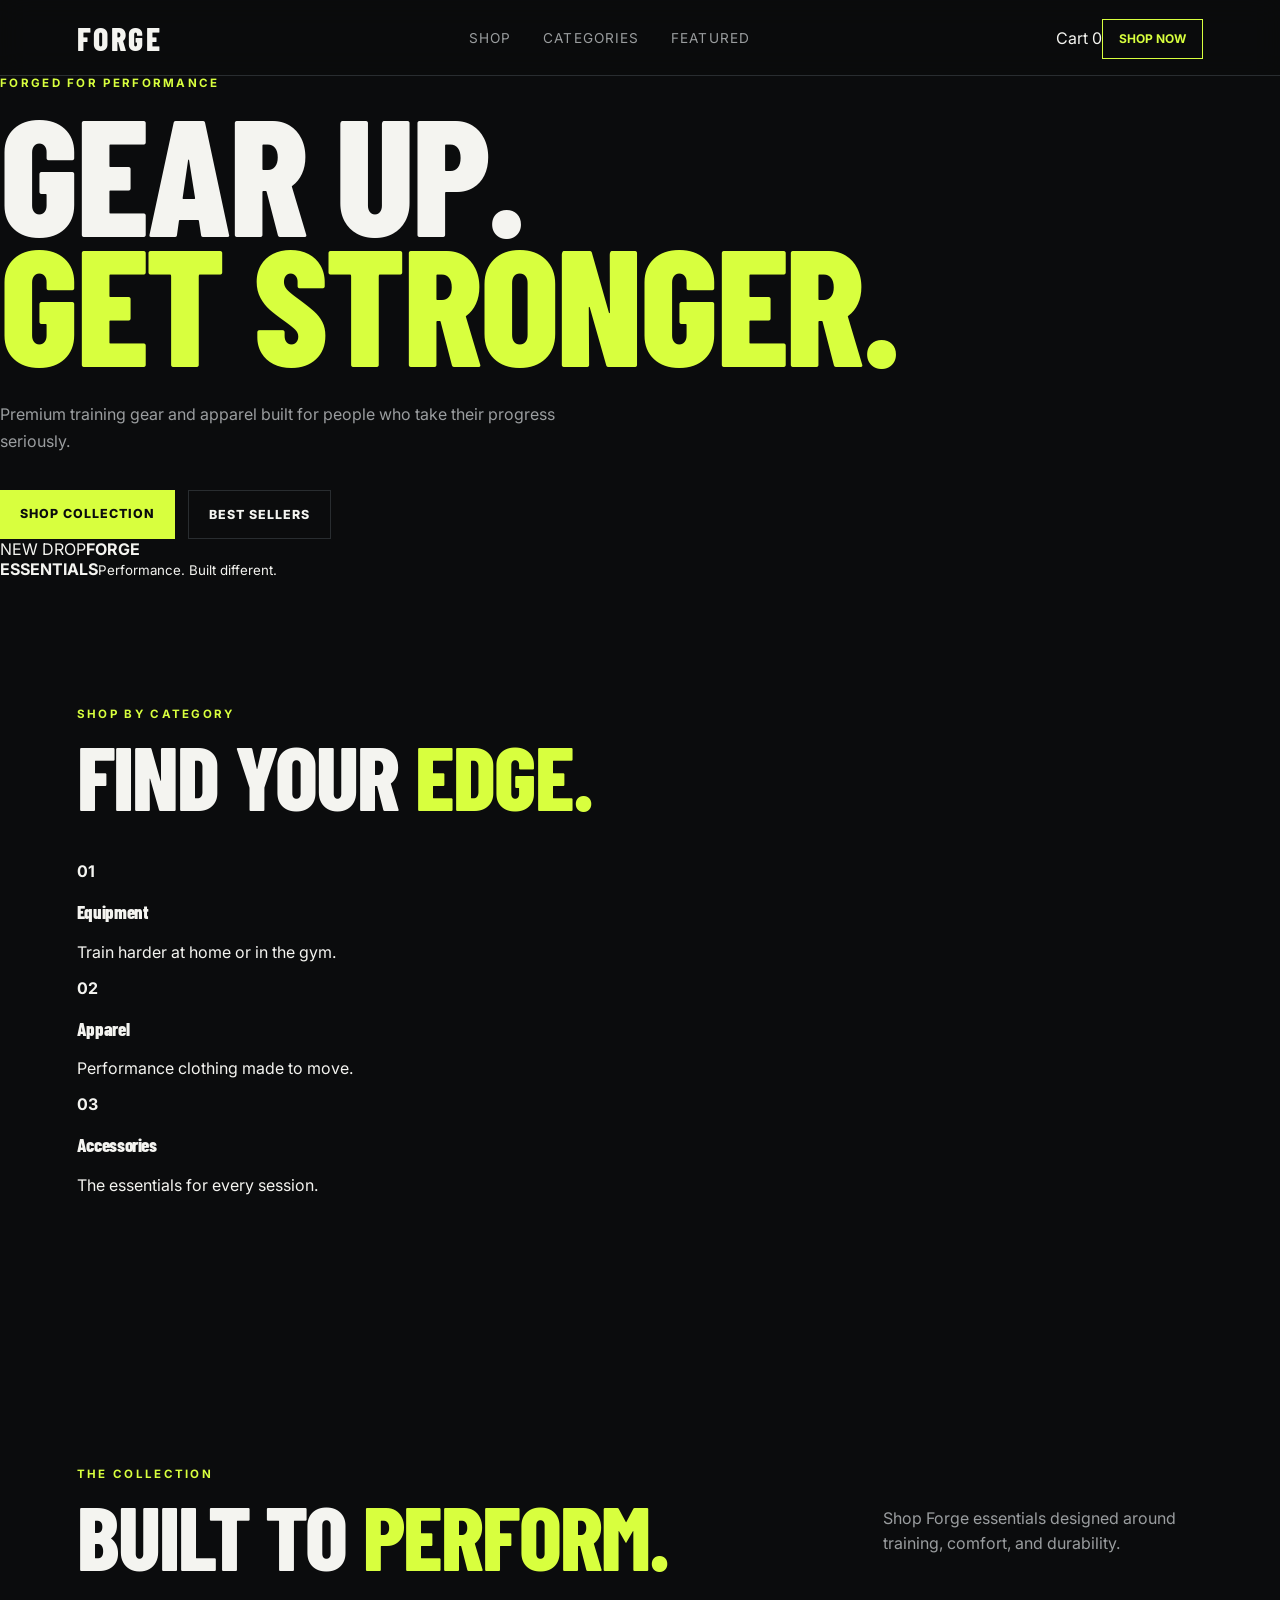
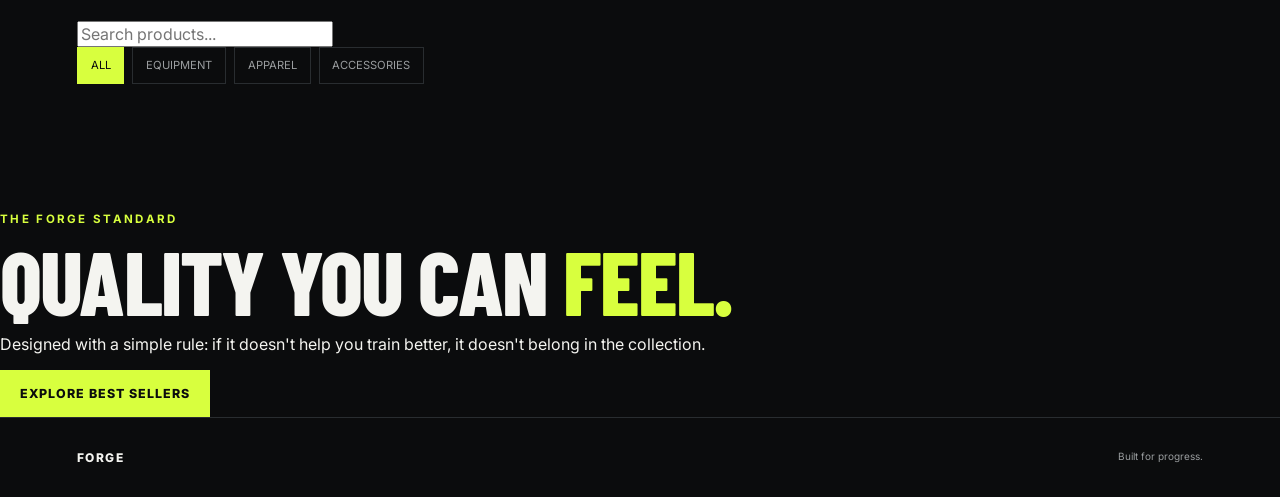
==== commit 24b19665: "feat: pivot Forge into fitness ecommerce storefront" ====
--- a/index.html
+++ b/index.html
@@ -1 +1,14 @@
-<!doctype html><html lang="en"><head><meta charset="UTF-8"/><meta name="viewport" content="width=device-width,initial-scale=1.0"/><meta name="description" content="Forge — build strength, discipline, and consistency."/><title>Forge — Fitness, Built Different</title><link rel="stylesheet" href="styles.css"/></head><body><header class="site-header"><a class="brand" href="#">FORGE</a><nav aria-label="Main navigation"><a href="#workouts">Workouts</a><a href="#programs">Programs</a><a href="dashboard.html">Dashboard</a></nav><a class="header-cta" href="#workouts">Start Training</a></header><main><section class="hero" id="about"><div class="hero-copy"><p class="eyebrow">TRAIN WITH PURPOSE</p><h1>BUILD THE<br/><span>STRONGER YOU.</span></h1><p class="hero-text">Forge your body. Sharpen your discipline. Follow structured workouts designed to keep you moving forward.</p><div class="hero-actions"><a class="button button-primary" href="#workouts">Explore Workouts</a><a class="button button-secondary" href="#programs">View Programs</a></div></div><div class="hero-stat"><span>01</span><strong>CONSISTENCY</strong><p>Small sessions. Repeated effort. Serious results.</p></div></section><section class="section" id="workouts"><div class="section-heading"><div><p class="eyebrow">THE FORGE</p><h2>TRAINING <span>BUILT FOR YOU.</span></h2></div><p>Choose a training focus and start building momentum.</p></div><div class="workout-controls"><input id="workout-search" type="search" placeholder="Search workouts..." aria-label="Search workouts"/><div class="filter-list"><button class="filter active" data-filter="All">All</button><button class="filter" data-filter="Full Body">Full Body</button><button class="filter" data-filter="Upper Body">Upper Body</button><button class="filter" data-filter="Lower Body">Lower Body</button><button class="filter" data-filter="Conditioning">Conditioning</button></div></div><div class="workout-meta"><span id="workout-count">6 workouts</span></div><div class="card-grid" id="workout-grid"></div></section><section class="program-banner" id="programs"><p class="eyebrow">YOUR NEXT LEVEL</p><h2>DON'T WAIT FOR<br/><span>MOTIVATION.</span></h2><p>Build a routine you can actually stick to.</p><a class="button button-primary" href="#workouts">Start Your Session</a></section></main><footer><span>FORGE</span><small>Built for progress.</small></footer><script src="app.js"></script></body></html>+<!doctype html>
+<html lang="en">
+<head>
+<meta charset="UTF-8"><meta name="viewport" content="width=device-width,initial-scale=1.0">
+<meta name="description" content="Forge — premium fitness gear, apparel, and accessories."><title>FORGE — Fitness Gear</title><link rel="stylesheet" href="styles.css">
+</head>
+<body>
+<header class="site-header"><a class="brand" href="index.html">FORGE</a><nav><a href="#shop">Shop</a><a href="#categories">Categories</a><a href="#featured">Featured</a></nav><div class="header-actions"><a href="cart.html" class="cart-link">Cart <span id="cart-count">0</span></a><a class="header-cta" href="#shop">Shop Now</a></div></header>
+<main>
+<section class="store-hero"><div><p class="eyebrow">FORGED FOR PERFORMANCE</p><h1>GEAR UP.<br><span>GET STRONGER.</span></h1><p class="hero-text">Premium training gear and apparel built for people who take their progress seriously.</p><div class="hero-actions"><a class="button button-primary" href="#shop">Shop Collection</a><a class="button button-secondary" href="#featured">Best Sellers</a></div></div><div class="hero-product"><span>NEW DROP</span><strong>FORGE<br>ESSENTIALS</strong><small>Performance. Built different.</small></div></section>
+<section class="section" id="categories"><div class="section-heading"><div><p class="eyebrow">SHOP BY CATEGORY</p><h2>FIND YOUR <span>EDGE.</span></h2></div></div><div class="category-grid"><a href="#shop" data-category="Equipment"><strong>01</strong><h3>Equipment</h3><p>Train harder at home or in the gym.</p></a><a href="#shop" data-category="Apparel"><strong>02</strong><h3>Apparel</h3><p>Performance clothing made to move.</p></a><a href="#shop" data-category="Accessories"><strong>03</strong><h3>Accessories</h3><p>The essentials for every session.</p></a></div></section>
+<section class="section" id="shop"><div class="section-heading"><div><p class="eyebrow">THE COLLECTION</p><h2>BUILT TO <span>PERFORM.</span></h2></div><p>Shop Forge essentials designed around training, comfort, and durability.</p></div><div class="shop-tools"><input id="product-search" type="search" placeholder="Search products..." aria-label="Search products"><div id="product-filters" class="filter-list"><button class="filter active" data-filter="All">All</button><button class="filter" data-filter="Equipment">Equipment</button><button class="filter" data-filter="Apparel">Apparel</button><button class="filter" data-filter="Accessories">Accessories</button></div></div><div id="product-grid" class="product-grid"></div></section>
+<section class="featured" id="featured"><p class="eyebrow">THE FORGE STANDARD</p><h2>QUALITY YOU CAN <span>FEEL.</span></h2><p>Designed with a simple rule: if it doesn't help you train better, it doesn't belong in the collection.</p><a class="button button-primary" href="#shop">Explore Best Sellers</a></section>
+</main><footer><span>FORGE</span><small>Built for progress.</small></footer><script src="app.js"></script></body></html>
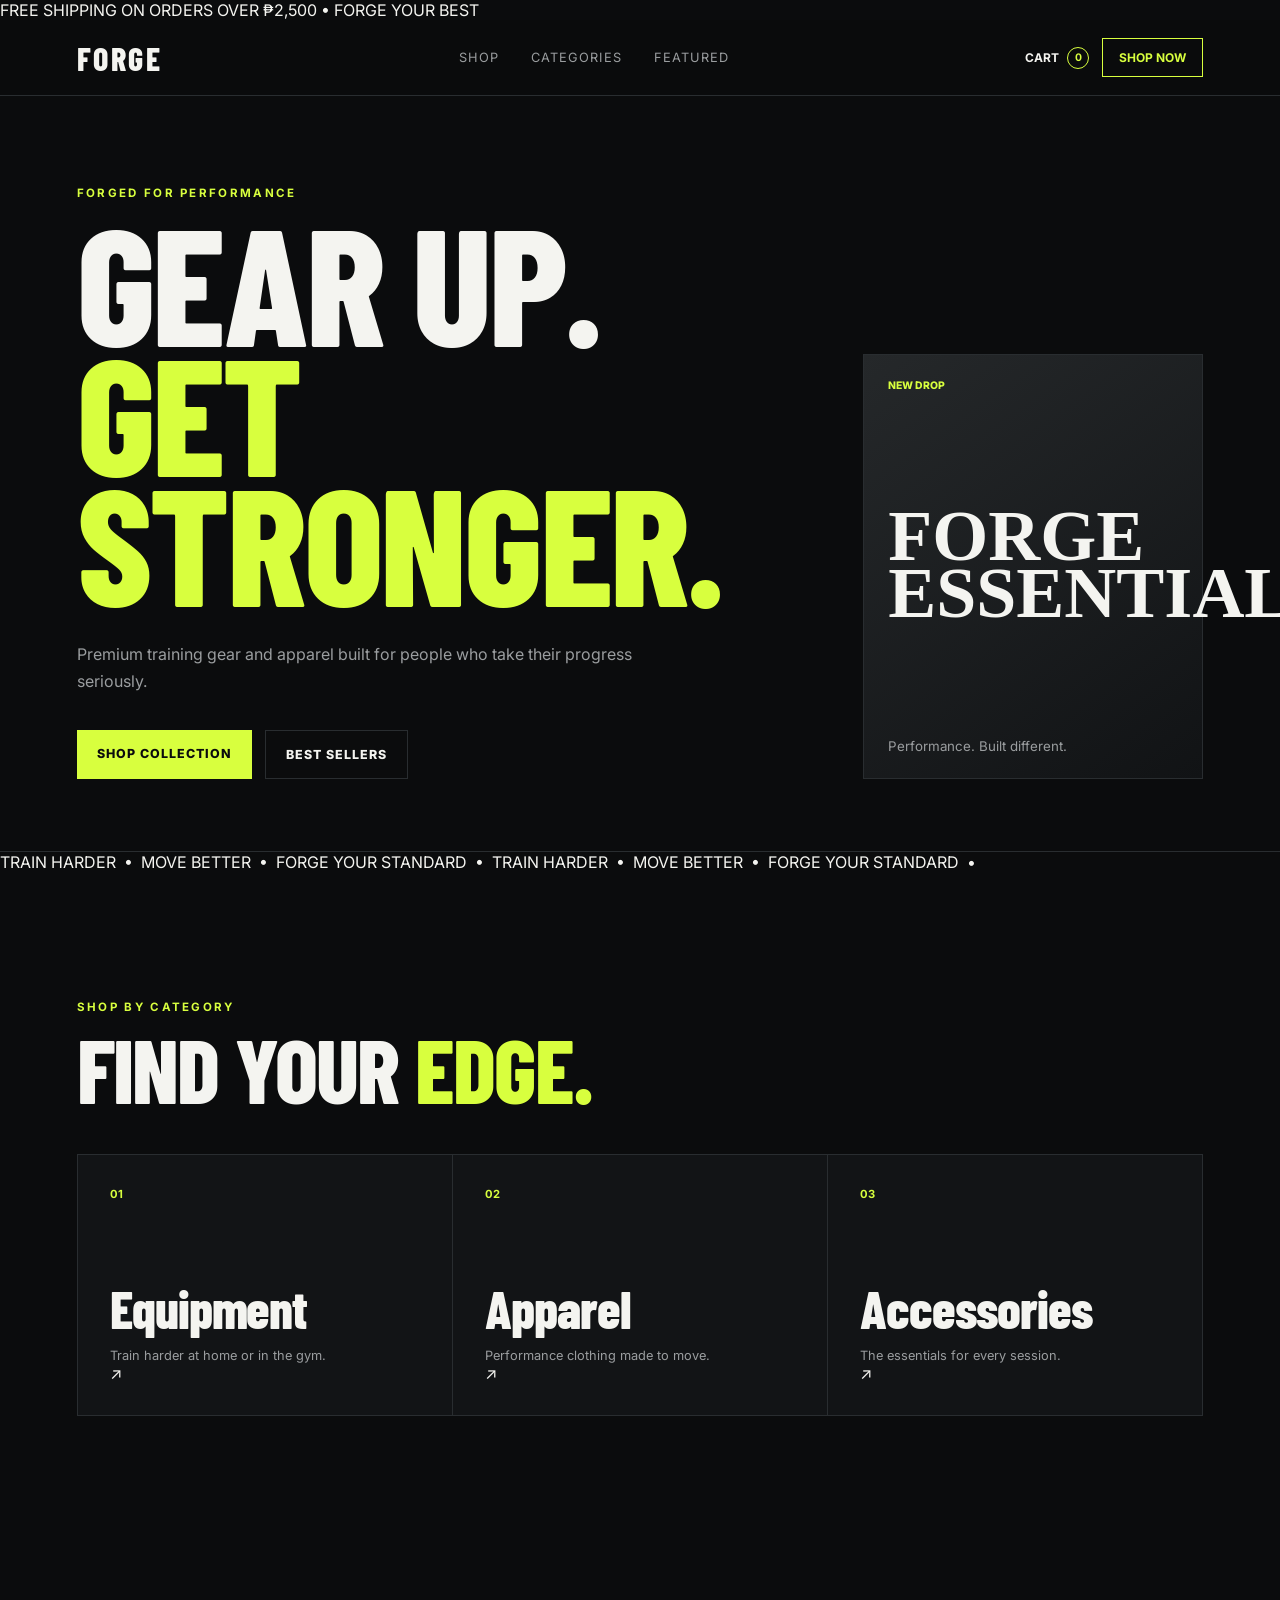
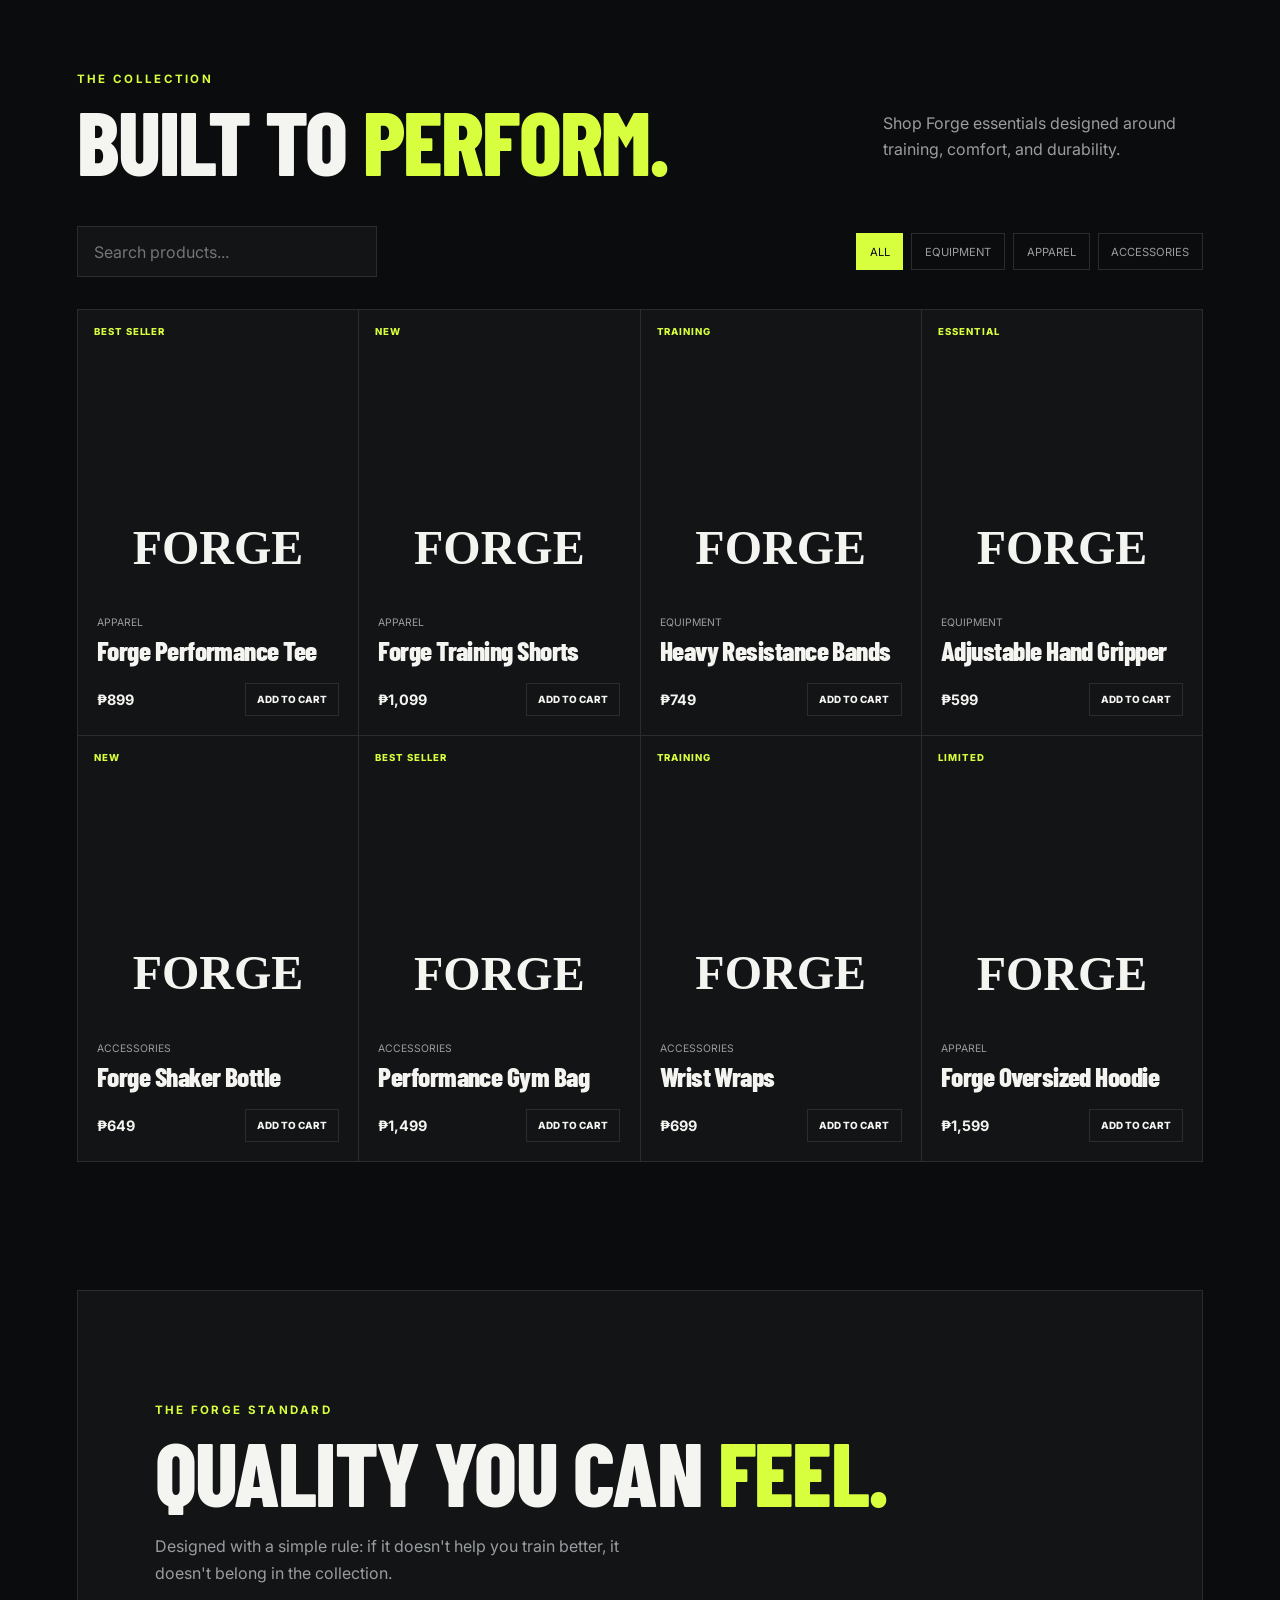
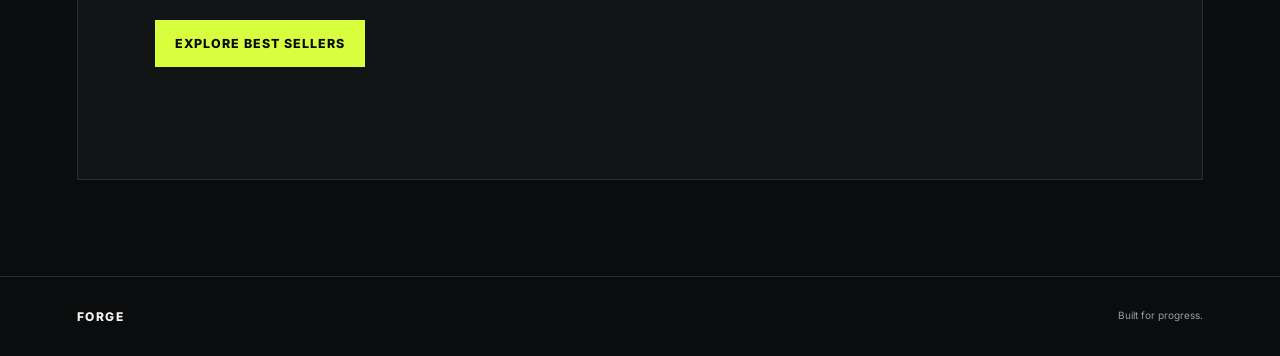
==== commit 72c24371: "feat: enhance storefront with interactive motion and visual sections" ====
--- a/index.html
+++ b/index.html
@@ -1,14 +1 @@
-<!doctype html>
-<html lang="en">
-<head>
-<meta charset="UTF-8"><meta name="viewport" content="width=device-width,initial-scale=1.0">
-<meta name="description" content="Forge — premium fitness gear, apparel, and accessories."><title>FORGE — Fitness Gear</title><link rel="stylesheet" href="styles.css">
-</head>
-<body>
-<header class="site-header"><a class="brand" href="index.html">FORGE</a><nav><a href="#shop">Shop</a><a href="#categories">Categories</a><a href="#featured">Featured</a></nav><div class="header-actions"><a href="cart.html" class="cart-link">Cart <span id="cart-count">0</span></a><a class="header-cta" href="#shop">Shop Now</a></div></header>
-<main>
-<section class="store-hero"><div><p class="eyebrow">FORGED FOR PERFORMANCE</p><h1>GEAR UP.<br><span>GET STRONGER.</span></h1><p class="hero-text">Premium training gear and apparel built for people who take their progress seriously.</p><div class="hero-actions"><a class="button button-primary" href="#shop">Shop Collection</a><a class="button button-secondary" href="#featured">Best Sellers</a></div></div><div class="hero-product"><span>NEW DROP</span><strong>FORGE<br>ESSENTIALS</strong><small>Performance. Built different.</small></div></section>
-<section class="section" id="categories"><div class="section-heading"><div><p class="eyebrow">SHOP BY CATEGORY</p><h2>FIND YOUR <span>EDGE.</span></h2></div></div><div class="category-grid"><a href="#shop" data-category="Equipment"><strong>01</strong><h3>Equipment</h3><p>Train harder at home or in the gym.</p></a><a href="#shop" data-category="Apparel"><strong>02</strong><h3>Apparel</h3><p>Performance clothing made to move.</p></a><a href="#shop" data-category="Accessories"><strong>03</strong><h3>Accessories</h3><p>The essentials for every session.</p></a></div></section>
-<section class="section" id="shop"><div class="section-heading"><div><p class="eyebrow">THE COLLECTION</p><h2>BUILT TO <span>PERFORM.</span></h2></div><p>Shop Forge essentials designed around training, comfort, and durability.</p></div><div class="shop-tools"><input id="product-search" type="search" placeholder="Search products..." aria-label="Search products"><div id="product-filters" class="filter-list"><button class="filter active" data-filter="All">All</button><button class="filter" data-filter="Equipment">Equipment</button><button class="filter" data-filter="Apparel">Apparel</button><button class="filter" data-filter="Accessories">Accessories</button></div></div><div id="product-grid" class="product-grid"></div></section>
-<section class="featured" id="featured"><p class="eyebrow">THE FORGE STANDARD</p><h2>QUALITY YOU CAN <span>FEEL.</span></h2><p>Designed with a simple rule: if it doesn't help you train better, it doesn't belong in the collection.</p><a class="button button-primary" href="#shop">Explore Best Sellers</a></section>
-</main><footer><span>FORGE</span><small>Built for progress.</small></footer><script src="app.js"></script></body></html>+<!doctype html><html lang="en"><head><meta charset="UTF-8"><meta name="viewport" content="width=device-width,initial-scale=1.0"><meta name="description" content="Forge — premium fitness gear, apparel, and accessories."><title>FORGE — Fitness Gear</title><link rel="stylesheet" href="styles.css"></head><body><div class="announcement">FREE SHIPPING ON ORDERS OVER ₱2,500 <span>•</span> FORGE YOUR BEST</div><header class="site-header"><a class="brand" href="index.html">FORGE</a><nav><a href="#shop">Shop</a><a href="#categories">Categories</a><a href="#featured">Featured</a></nav><div class="header-actions"><a href="cart.html" class="cart-link">Cart <span id="cart-count">0</span></a><a class="header-cta" href="#shop">Shop Now</a></div></header><main><section class="store-hero"><div class="hero-copy reveal visible"><p class="eyebrow">FORGED FOR PERFORMANCE</p><h1>GEAR UP.<br><span>GET STRONGER.</span></h1><p class="hero-text">Premium training gear and apparel built for people who take their progress seriously.</p><div class="hero-actions"><a class="button button-primary magnetic" href="#shop">Shop Collection</a><a class="button button-secondary" href="#featured">Best Sellers</a></div></div><div class="hero-product hero-visual reveal visible"><span>NEW DROP</span><strong>FORGE<br>ESSENTIALS</strong><small>Performance. Built different.</small></div></section><section class="ticker"><div>TRAIN HARDER&nbsp; • &nbsp;MOVE BETTER&nbsp; • &nbsp;FORGE YOUR STANDARD&nbsp; • &nbsp;TRAIN HARDER&nbsp; • &nbsp;MOVE BETTER&nbsp; • &nbsp;FORGE YOUR STANDARD&nbsp; • &nbsp;</div></section><section class="section" id="categories"><div class="section-heading reveal"><div><p class="eyebrow">SHOP BY CATEGORY</p><h2>FIND YOUR <span>EDGE.</span></h2></div></div><div class="category-grid"><a class="category-card reveal" href="#shop" data-category="Equipment"><strong>01</strong><h3>Equipment</h3><p>Train harder at home or in the gym.</p><span class="category-arrow">↗</span></a><a class="category-card reveal" href="#shop" data-category="Apparel"><strong>02</strong><h3>Apparel</h3><p>Performance clothing made to move.</p><span class="category-arrow">↗</span></a><a class="category-card reveal" href="#shop" data-category="Accessories"><strong>03</strong><h3>Accessories</h3><p>The essentials for every session.</p><span class="category-arrow">↗</span></a></div></section><section class="section" id="shop"><div class="section-heading reveal"><div><p class="eyebrow">THE COLLECTION</p><h2>BUILT TO <span>PERFORM.</span></h2></div><p>Shop Forge essentials designed around training, comfort, and durability.</p></div><div class="shop-tools"><input id="product-search" type="search" placeholder="Search products..." aria-label="Search products"><div id="product-filters" class="filter-list"><button class="filter active" data-filter="All">All</button><button class="filter" data-filter="Equipment">Equipment</button><button class="filter" data-filter="Apparel">Apparel</button><button class="filter" data-filter="Accessories">Accessories</button></div></div><div id="product-grid" class="product-grid"></div></section><section class="featured reveal" id="featured"><p class="eyebrow">THE FORGE STANDARD</p><h2>QUALITY YOU CAN <span>FEEL.</span></h2><p>Designed with a simple rule: if it doesn't help you train better, it doesn't belong in the collection.</p><a class="button button-primary magnetic" href="#shop">Explore Best Sellers</a></section></main><footer><span>FORGE</span><small>Built for progress.</small></footer><script src="product-images.js"></script><script src="app.js"></script><script>document.querySelectorAll('.magnetic').forEach(b=>b.addEventListener('mousemove',e=>{const r=b.getBoundingClientRect();b.style.transform=`translate(${(e.clientX-r.left-r.width/2)*.08}px,${(e.clientY-r.top-r.height/2)*.08}px)`}),b.addEventListener('mouseleave',()=>b.style.transform=''));</script></body></html>
--- a/styles.css
+++ b/styles.css
@@ -1 +1,2 @@
-@import url('https://fonts.googleapis.com/css2?family=Barlow+Condensed:wght@500;600;700;800&family=Inter:wght@400;500;600;700&display=swap');:root{--bg:#0b0c0d;--surface:#121416;--line:#292d30;--text:#f4f4f0;--muted:#9a9d9f;--accent:#d8ff3e}*{box-sizing:border-box}html{scroll-behavior:smooth}body{margin:0;background:var(--bg);color:var(--text);font-family:Inter,sans-serif}a{color:inherit;text-decoration:none}button,input{font:inherit}.site-header{min-height:76px;padding:0 6vw;display:flex;align-items:center;justify-content:space-between;border-bottom:1px solid var(--line);position:sticky;top:0;z-index:10;background:rgba(11,12,13,.92);backdrop-filter:blur(14px)}.brand,h1,h2,h3{font-family:'Barlow Condensed',sans-serif;font-weight:800;letter-spacing:-.02em}.brand{font-size:2rem;letter-spacing:.08em}nav{display:flex;gap:2rem;color:var(--muted);font-size:.85rem;text-transform:uppercase;letter-spacing:.08em}nav a:hover{color:var(--accent)}.header-cta{border:1px solid var(--accent);color:var(--accent);padding:.7rem 1rem;font-size:.75rem;font-weight:700;text-transform:uppercase}.hero{min-height:78vh;padding:10vh 6vw 8vh;display:grid;grid-template-columns:1fr 280px;align-items:end;border-bottom:1px solid var(--line)}.eyebrow{margin:0 0 1rem;color:var(--accent);font-size:.72rem;font-weight:700;letter-spacing:.2em}h1{margin:0;font-size:clamp(5rem,13vw,11rem);line-height:.78}h1 span,h2 span{color:var(--accent)}.hero-text{max-width:560px;margin:2.2rem 0;color:var(--muted);line-height:1.7}.hero-actions{display:flex;gap:.8rem;flex-wrap:wrap}.button{display:inline-block;padding:1rem 1.25rem;font-size:.78rem;font-weight:800;text-transform:uppercase;letter-spacing:.08em;cursor:pointer}.button-primary{background:var(--accent);color:#0b0c0d}.button-secondary{border:1px solid var(--line);background:transparent;color:var(--text)}.hero-stat{border-left:1px solid var(--line);padding-left:2rem}.hero-stat span,.workout-card .workout-top span:first-child{color:var(--accent);font-size:.7rem}.hero-stat strong{display:block;margin:1rem 0 .5rem;font-size:.85rem}.hero-stat p{color:var(--muted);font-size:.8rem;line-height:1.6}.section{padding:8rem 6vw}.section-heading{display:flex;justify-content:space-between;gap:2rem;align-items:end;margin-bottom:3rem}h2{margin:0;font-size:clamp(3rem,7vw,6rem);line-height:.85}.section-heading>p{max-width:320px;color:var(--muted);line-height:1.6}.workout-controls{display:flex;gap:1rem;justify-content:space-between;align-items:center;margin-bottom:1rem}#workout-search{width:280px;background:var(--surface);border:1px solid var(--line);color:var(--text);padding:.9rem 1rem;outline:none}.filter-list{display:flex;gap:.5rem;flex-wrap:wrap}.filter{border:1px solid var(--line);background:transparent;color:var(--muted);padding:.65rem .8rem;font-size:.7rem;text-transform:uppercase;cursor:pointer}.filter.active,.filter:hover{background:var(--accent);border-color:var(--accent);color:#0b0c0d}.workout-meta{color:var(--muted);font-size:.75rem;margin:0 0 .8rem}.card-grid{display:grid;grid-template-columns:repeat(3,1fr);gap:1px;background:var(--line);border:1px solid var(--line)}.workout-card{background:var(--surface);padding:2rem;min-height:250px;display:flex;flex-direction:column}.workout-top{display:flex;justify-content:space-between}.workout-top span:first-child{color:var(--accent);font-size:.7rem}.workout-top span:last-child{color:var(--muted);font-size:.65rem;text-transform:uppercase}.workout-card h3{font-size:2.6rem;margin:auto 0 .5rem}.workout-card p{color:var(--muted);font-size:.8rem}.start-workout{align-self:flex-start;margin-top:1.3rem;color:var(--text);font-size:.72rem;font-weight:700;text-transform:uppercase}.start-workout:hover{color:var(--accent)}.empty-state{grid-column:1/-1;padding:3rem;color:var(--muted)}.program-banner{margin:0 6vw 6rem;padding:7rem 6vw;background:var(--surface);border:1px solid var(--line)}.program-banner h2{margin-bottom:1.5rem}.program-banner>p:not(.eyebrow){color:var(--muted);margin-bottom:2rem}footer{border-top:1px solid var(--line);padding:2rem 6vw;display:flex;justify-content:space-between;color:var(--muted);font-size:.75rem}footer span{color:var(--text);font-weight:800;letter-spacing:.12em}.session-page,.dashboard-page{max-width:1100px;margin:auto;padding:8rem 5vw}.session-header,.dashboard-heading{margin-bottom:4rem}.session-panel{border:1px solid var(--line);background:var(--surface);padding:2rem}.session-progress{margin-bottom:2rem}.session-progress>div:first-child{margin-bottom:.7rem}.session-progress span{color:var(--muted);font-size:.8rem}.progress-track{height:6px;background:var(--line);overflow:hidden}.progress-track #progress-bar{height:100%;width:0;background:var(--accent);transition:width .25s}.exercise-card{display:grid;grid-template-columns:50px 1fr auto;gap:1rem;align-items:center;padding:1.5rem 0;border-top:1px solid var(--line)}.exercise-number{color:var(--accent);font-size:.7rem}.exercise-info h2{font-size:2rem;line-height:1;margin:0 0 .4rem}.exercise-info p{margin:0;color:var(--muted);font-size:.75rem}.complete-btn{border:1px solid var(--line);background:transparent;color:var(--text);padding:.7rem .9rem;font-size:.7rem;font-weight:700;text-transform:uppercase;cursor:pointer}.completed .complete-btn{background:var(--accent);border-color:var(--accent);color:#0b0c0d}.completed .exercise-info h2{text-decoration:line-through;opacity:.55}.rest-notice{padding:.8rem 1rem;margin-bottom:1rem;background:#1b1e20;color:var(--accent);font-size:.72rem;font-weight:700}.session-actions{display:flex;justify-content:flex-end;gap:.7rem;margin-top:2rem;padding-top:1.5rem;border-top:1px solid var(--line)}.stats-grid{display:grid;grid-template-columns:repeat(4,1fr);gap:1px;background:var(--line);border:1px solid var(--line);margin-bottom:6rem}.stats-grid article{background:var(--surface);padding:2rem}.stats-grid span{color:var(--muted);font-size:.65rem;letter-spacing:.12em}.stats-grid strong{display:block;font-family:'Barlow Condensed';font-size:3.5rem;margin-top:1rem}.history-list{border:1px solid var(--line);background:var(--surface)}.history-item{display:flex;justify-content:space-between;align-items:center;gap:1rem;padding:1.5rem 2rem;border-bottom:1px solid var(--line)}.history-item:last-child{border-bottom:0}.history-item strong{font-family:'Barlow Condensed';font-size:1.5rem}.history-item p{margin:.4rem 0 0;color:var(--muted);font-size:.72rem}.history-item>span{color:var(--accent);font-size:.65rem;font-weight:700}@media(max-width:760px){.site-header{padding:0 5vw}nav{display:none}.hero{min-height:auto;padding:8rem 5vw 5rem;grid-template-columns:1fr}h1{font-size:clamp(4.5rem,21vw,7rem)}.hero-stat{margin-top:4rem;border-left:0;border-top:1px solid var(--line);padding:1.5rem 0 0}.section{padding:5rem 5vw}.section-heading{display:block}.section-heading>p{margin-top:2rem}.workout-controls{display:block}#workout-search{width:100%;margin-bottom:1rem}.card-grid{grid-template-columns:1fr}.program-banner{margin:0 5vw 4rem;padding:5rem 2rem}.session-page,.dashboard-page{padding:5rem 5vw}.exercise-card{grid-template-columns:35px 1fr}.complete-btn{grid-column:2;justify-self:start}.session-actions{justify-content:stretch}.session-actions .button{flex:1;text-align:center}.stats-grid{grid-template-columns:1fr 1fr;margin-bottom:4rem}.stats-grid strong{font-size:2.8rem}.history-item{display:block}.history-item>span{display:block;margin-top:1rem}footer{padding:2rem 5vw}}
+@import url('https://fonts.googleapis.com/css2?family=Barlow+Condensed:wght@500;600;700;800&family=Inter:wght@400;500;600;700&display=swap');
+:root{--bg:#0b0c0d;--surface:#121416;--line:#292d30;--text:#f4f4f0;--muted:#9a9d9f;--accent:#d8ff3e}*{box-sizing:border-box}html{scroll-behavior:smooth}body{margin:0;background:var(--bg);color:var(--text);font-family:Inter,sans-serif}a{color:inherit;text-decoration:none}button,input{font:inherit}.site-header{min-height:76px;padding:0 6vw;display:flex;align-items:center;justify-content:space-between;border-bottom:1px solid var(--line);position:sticky;top:0;z-index:10;background:rgba(11,12,13,.94);backdrop-filter:blur(14px)}.brand,h1,h2,h3{font-family:'Barlow Condensed',sans-serif;font-weight:800;letter-spacing:-.02em}.brand{font-size:2rem;letter-spacing:.08em}nav{display:flex;gap:2rem;color:var(--muted);font-size:.8rem;text-transform:uppercase;letter-spacing:.08em}nav a:hover{color:var(--accent)}.header-actions{display:flex;align-items:center;gap:.8rem}.cart-link{font-size:.75rem;text-transform:uppercase;font-weight:700}.cart-link span{display:inline-grid;place-items:center;min-width:22px;height:22px;margin-left:5px;border:1px solid var(--accent);color:var(--accent);border-radius:50%;font-size:.65rem}.header-cta{border:1px solid var(--accent);color:var(--accent);padding:.7rem 1rem;font-size:.75rem;font-weight:700;text-transform:uppercase}.store-hero{min-height:78vh;padding:10vh 6vw 8vh;display:grid;grid-template-columns:1fr 340px;align-items:end;border-bottom:1px solid var(--line)}.eyebrow{margin:0 0 1rem;color:var(--accent);font-size:.72rem;font-weight:700;letter-spacing:.2em}h1{margin:0;font-size:clamp(5rem,13vw,11rem);line-height:.78}h1 span,h2 span{color:var(--accent)}.hero-text{max-width:560px;margin:2.2rem 0;color:var(--muted);line-height:1.7}.hero-actions{display:flex;gap:.8rem;flex-wrap:wrap}.button{display:inline-block;padding:1rem 1.25rem;font-size:.78rem;font-weight:800;text-transform:uppercase;letter-spacing:.08em;cursor:pointer}.button-primary{background:var(--accent);color:#0b0c0d}.button-secondary{border:1px solid var(--line);background:transparent;color:var(--text)}.hero-product{aspect-ratio:4/5;background:linear-gradient(145deg,#25282a,#111315);border:1px solid var(--line);padding:1.5rem;display:flex;flex-direction:column;justify-content:space-between}.hero-product span{color:var(--accent);font-size:.65rem;font-weight:800}.hero-product strong{font-family:'Barlow Condensed';font-size:4.5rem;line-height:.8}.hero-product small{color:var(--muted)}.section{padding:8rem 6vw}.section-heading{display:flex;justify-content:space-between;gap:2rem;align-items:end;margin-bottom:3rem}h2{margin:0;font-size:clamp(3rem,7vw,6rem);line-height:.85}.section-heading>p{max-width:320px;color:var(--muted);line-height:1.6}.category-grid{display:grid;grid-template-columns:repeat(3,1fr);gap:1px;background:var(--line);border:1px solid var(--line)}.category-grid>a{background:var(--surface);padding:2rem;min-height:260px;display:flex;flex-direction:column;transition:background .2s}.category-grid>a:hover{background:#181b1d}.category-grid strong{color:var(--accent);font-size:.7rem}.category-grid h3{font-size:3.3rem;margin:auto 0 .5rem}.category-grid p{margin:0;color:var(--muted);font-size:.8rem}.shop-tools{display:flex;gap:1rem;justify-content:space-between;align-items:center;margin-bottom:2rem}#product-search{width:300px;background:var(--surface);border:1px solid var(--line);color:var(--text);padding:.9rem 1rem;outline:none}#product-search:focus{border-color:var(--accent)}.filter-list{display:flex;gap:.5rem;flex-wrap:wrap}.filter{border:1px solid var(--line);background:transparent;color:var(--muted);padding:.65rem .8rem;font-size:.7rem;text-transform:uppercase;cursor:pointer}.filter.active,.filter:hover{background:var(--accent);border-color:var(--accent);color:#0b0c0d}.product-grid{display:grid;grid-template-columns:repeat(4,1fr);gap:1px;background:var(--line);border:1px solid var(--line)}.product-card{background:var(--surface);min-width:0}.product-image{aspect-ratio:1/1;background:linear-gradient(145deg,#262a2c,#151718);padding:1rem;display:flex;flex-direction:column;justify-content:space-between}.product-image span{color:var(--accent);font-size:.6rem;font-weight:800;letter-spacing:.1em}.product-image strong{font-family:'Barlow Condensed';font-size:3rem;align-self:center}.product-info{padding:1.2rem}.product-info small{color:var(--muted);font-size:.65rem;text-transform:uppercase}.product-info h3{font-size:1.7rem;line-height:.95;margin:.5rem 0 1.2rem}.product-bottom{display:flex;align-items:center;justify-content:space-between;gap:.5rem}.product-bottom b{font-size:.9rem}.add-cart{border:1px solid var(--line);background:transparent;color:var(--text);padding:.6rem .7rem;font-size:.62rem;font-weight:800;text-transform:uppercase;cursor:pointer}.add-cart:hover{background:var(--accent);border-color:var(--accent);color:#0b0c0d}.empty-state{grid-column:1/-1;padding:3rem;color:var(--muted)}.featured{margin:0 6vw 6rem;padding:7rem 6vw;background:var(--surface);border:1px solid var(--line)}.featured h2{margin-bottom:1.5rem}.featured>p:not(.eyebrow){max-width:520px;color:var(--muted);line-height:1.7;margin-bottom:2rem}footer{border-top:1px solid var(--line);padding:2rem 6vw;display:flex;justify-content:space-between;color:var(--muted);font-size:.75rem}footer span{color:var(--text);font-weight:800;letter-spacing:.12em}@media(max-width:900px){.product-grid{grid-template-columns:repeat(2,1fr)}}@media(max-width:760px){.site-header{padding:0 5vw}.site-header nav{display:none}.header-cta{display:none}.store-hero{min-height:auto;padding:8rem 5vw 5rem;grid-template-columns:1fr}.hero-product{margin-top:4rem;max-width:320px}.section{padding:5rem 5vw}.section-heading{display:block}.section-heading>p{margin-top:2rem}.category-grid{grid-template-columns:1fr}.shop-tools{display:block}#product-search{width:100%;margin-bottom:1rem}.product-grid{grid-template-columns:1fr 1fr}.product-image strong{font-size:2.2rem}.featured{margin:0 5vw 4rem;padding:5rem 2rem}footer{padding:2rem 5vw}}
